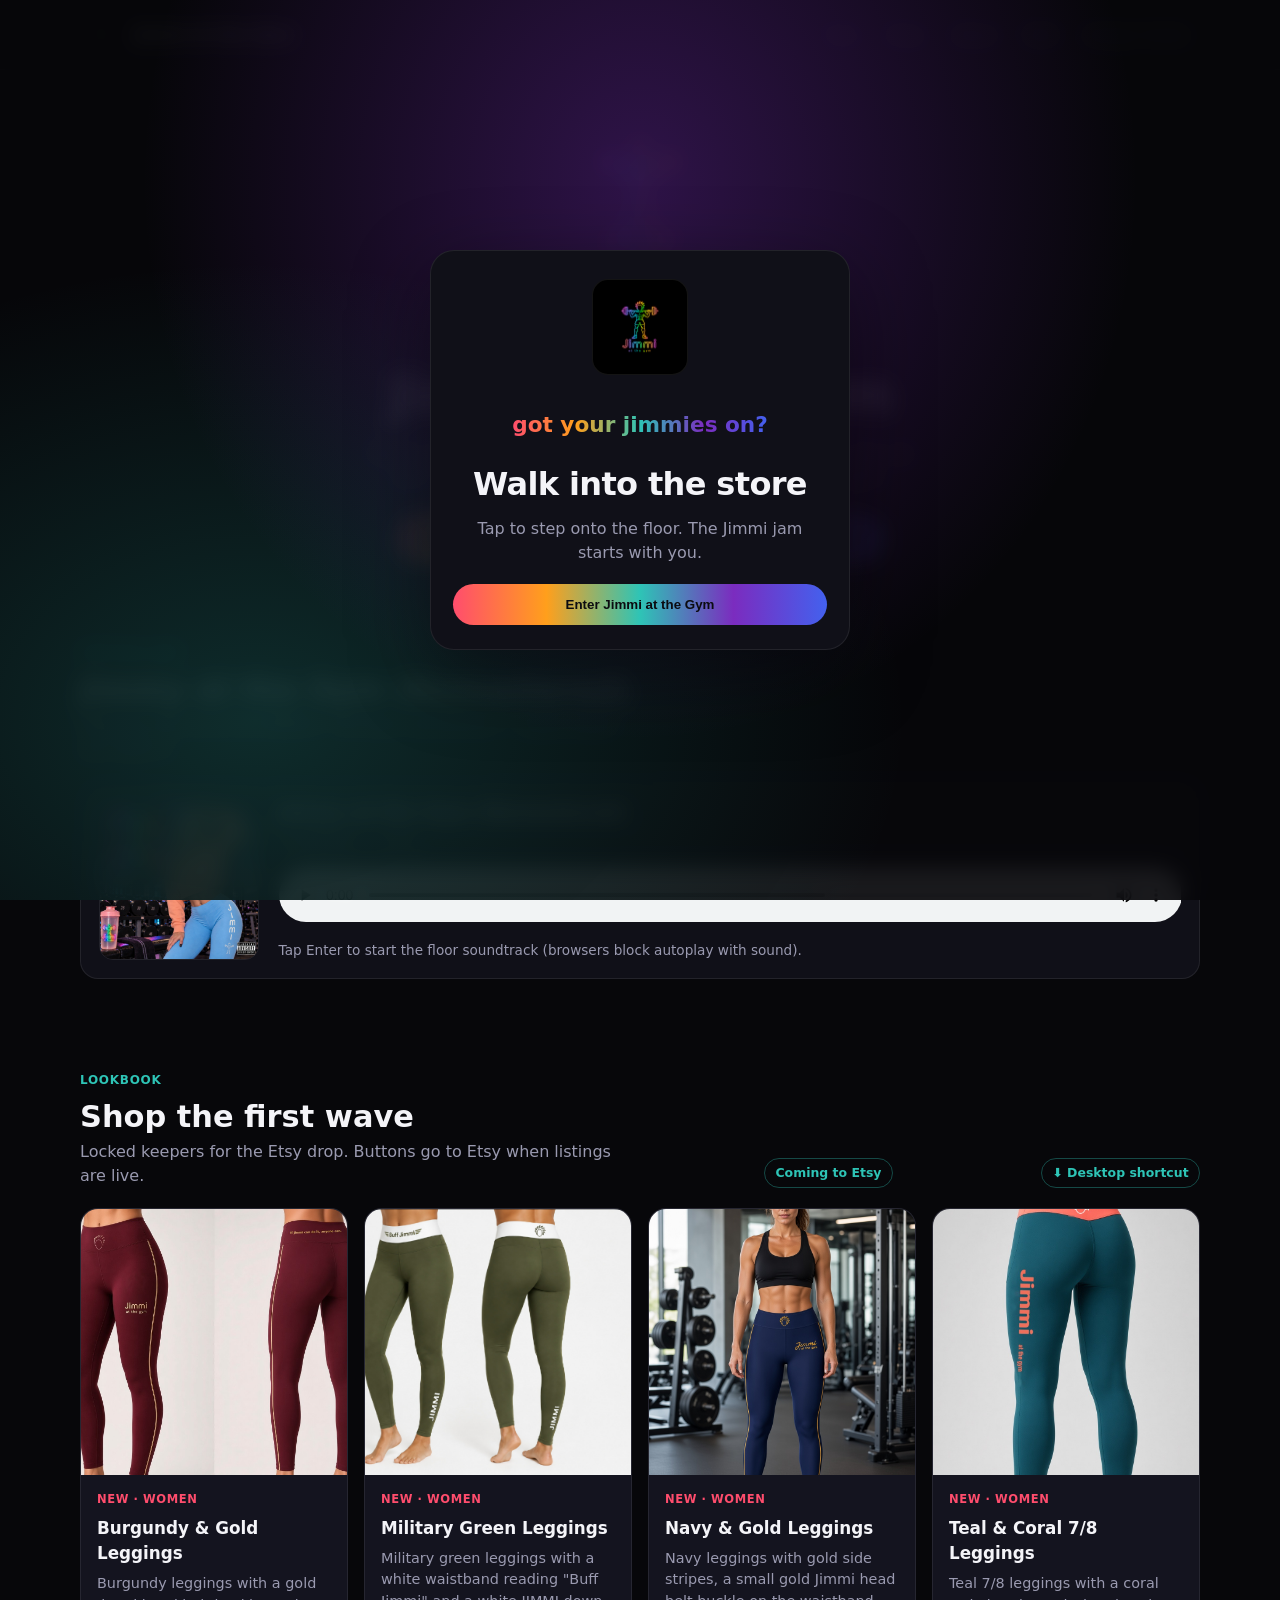
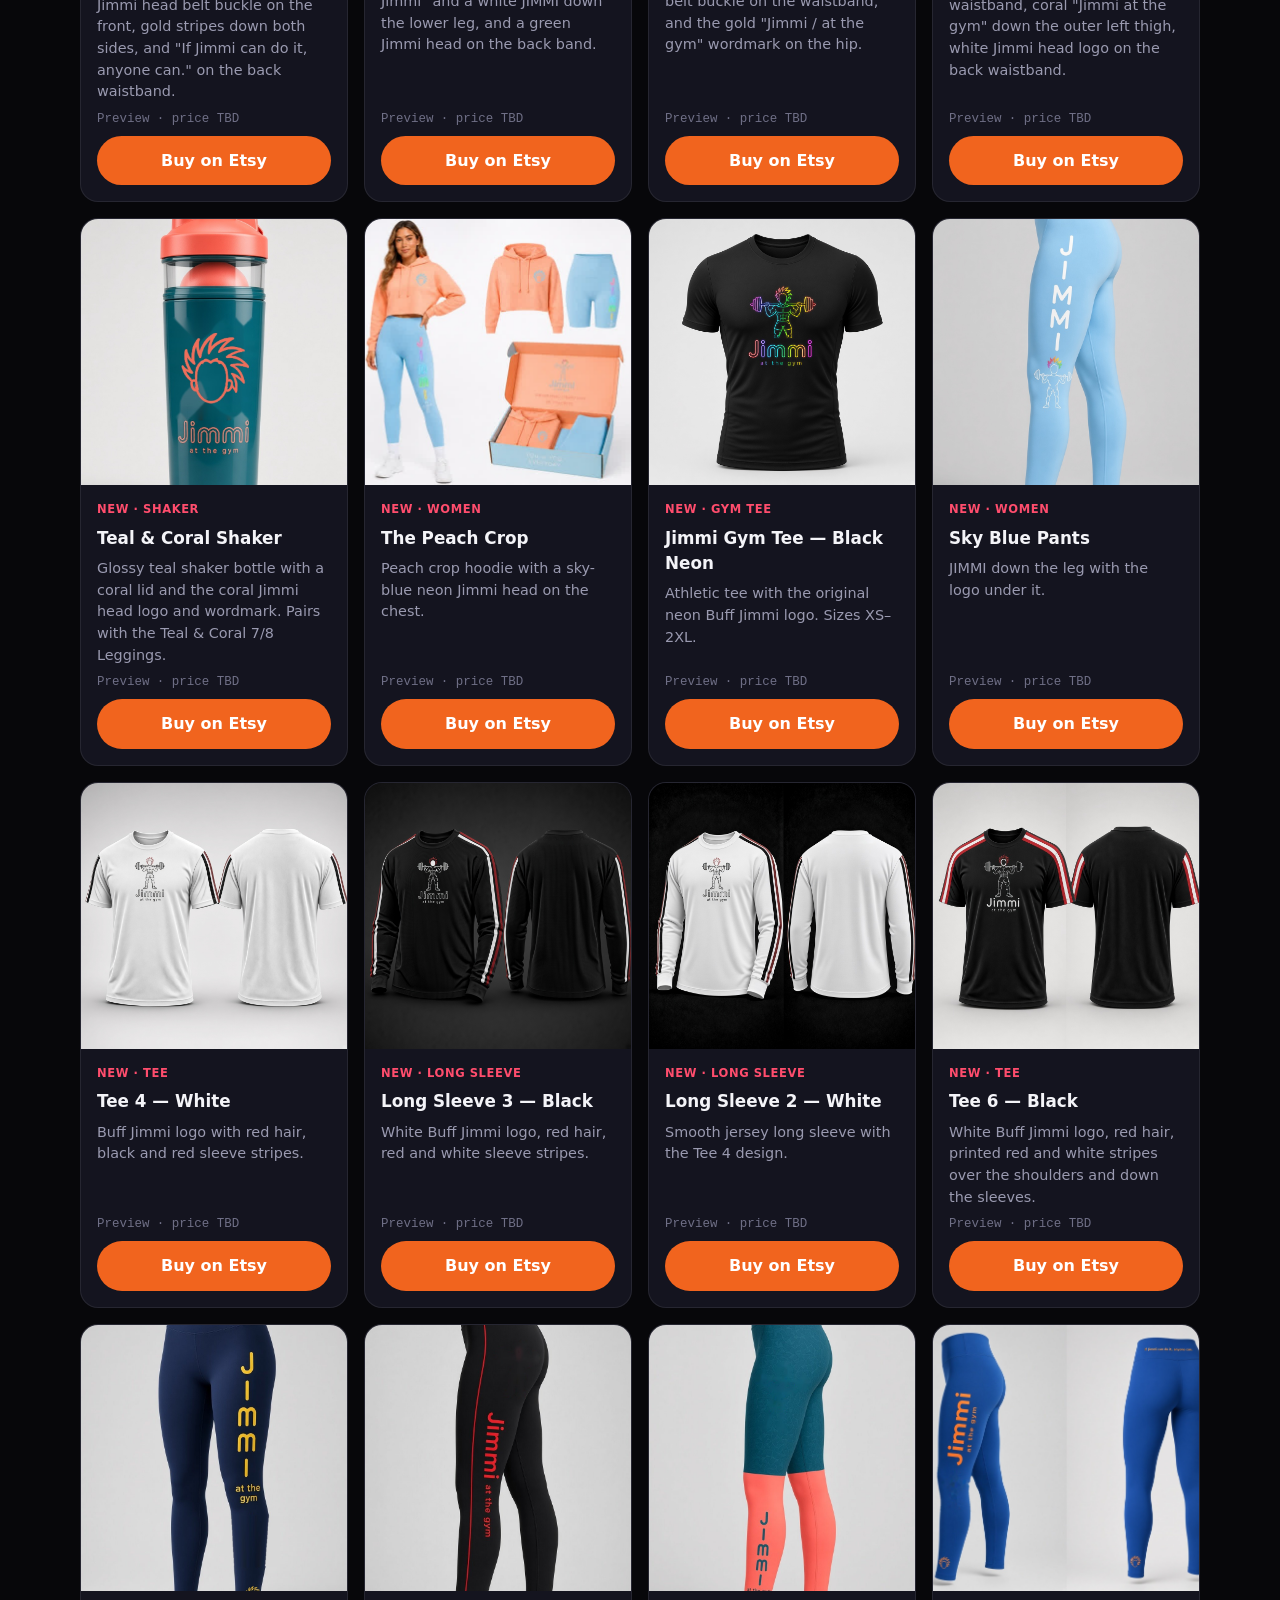
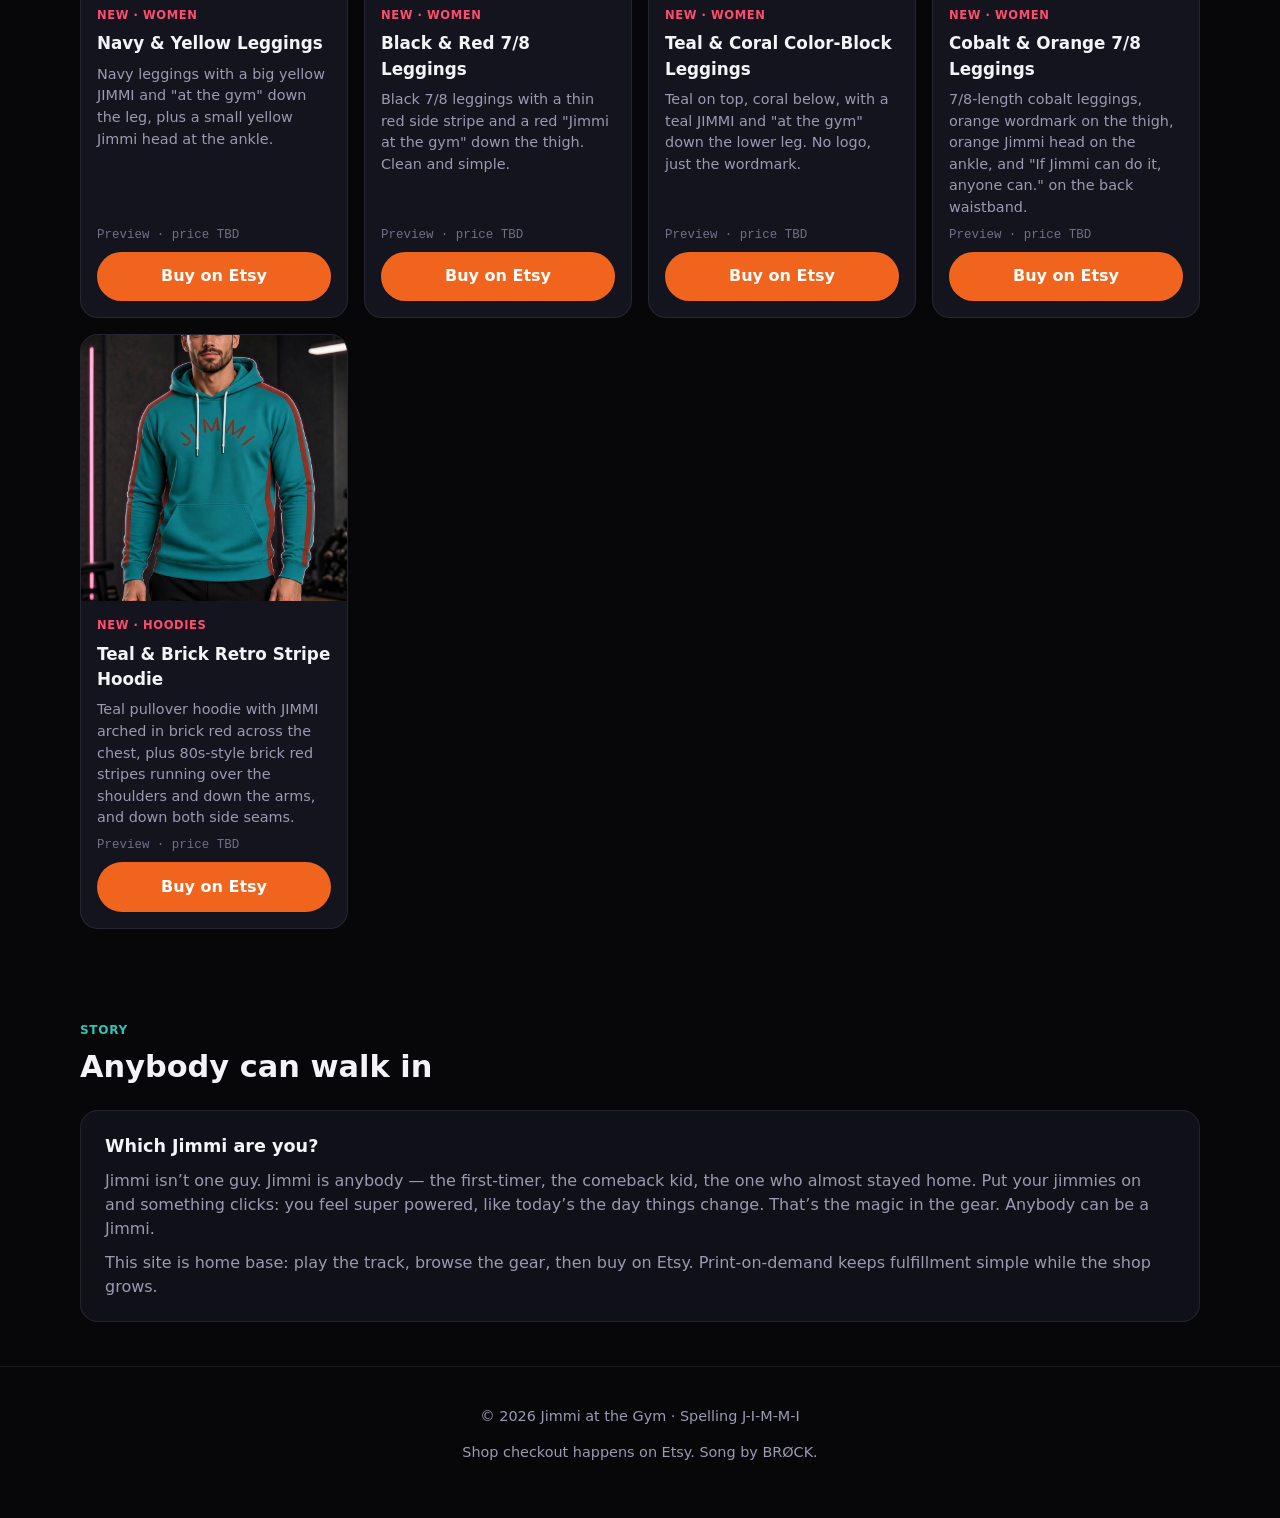
==== index.html @ 022b8cc8 "Hoodie: shoulder-to-forearm stripes photo" ====
<!DOCTYPE html>
<html lang="en">
<head>
  <meta charset="UTF-8" />
  <meta name="viewport" content="width=device-width, initial-scale=1" />
  <title>Jimmi at the Gym — got your jimmies on?</title>
  <meta name="description" content="Jimmi at the Gym. Neon gym gear. Play the jam, shop the lookbook, buy on Etsy." />
  <link rel="stylesheet" href="styles.css" />
<link rel="icon" href="jimmi-round.ico">
<link rel="manifest" href="manifest.webmanifest">
<meta name="theme-color" content="#07070a">
<link rel="apple-touch-icon" href="apple-touch-icon.png">
</head>
<body>

  <div id="enter-gate" class="enter-gate" hidden>
    <div class="enter-card">
      <img src="assets/logos/02-logo-buff.png" alt="" class="enter-logo" />
      <p class="slogan">got your jimmies on?</p>
      <h1>Walk into the store</h1>
      <p>Tap to step onto the floor. The Jimmi jam starts with you.</p>
      <button type="button" id="enter-btn" class="btn btn-primary">Enter Jimmi at the Gym</button>
    </div>
  </div>

  <header class="nav">
    <div class="wrap nav-inner">
      <a class="brand" href="#top">
        <img src="assets/logos/02-logo-buff.png" alt="Buff Jimmi logo" />
        <span>Jimmi at the Gym</span>
      </a>
      <nav class="nav-links" aria-label="Primary">
        <a href="#play">Play</a>
        <a href="#shop">Shop</a>
        <a href="#about">About</a>
        <a href="studio.html#concourse">Mall</a>
        <a href="studio.html#studio">Design Studio</a>
      </nav>
    </div>
  </header>

  <main id="top">
    <section class="hero wrap">
      <div class="hero-logos" style="justify-content:center;display:flex">
        <img src="assets/logos/02-logo-buff.png" alt="Buff Jimmi neon logo" />
      </div>
      <p class="slogan">got your jimmies on?</p>
      <h1>Jimmi at the Gym</h1>
      <p>Skinny Jimmi starts. Buff Jimmi finishes. Neon outline, spiky hair, no face — just the work. Gear you can actually wear to the gym.</p>
      <a class="btn btn-primary" href="#shop">Shop the floor</a>
      <a class="btn btn-primary" href="studio.html#concourse" style="margin-left:8px">Enter the Mall · Design Studio</a>
    </section>

    <section id="play" class="wrap">
      <div class="section-head">
        <div>
          <div class="badge">Official jam</div>
          <h2>Jimmy at the Gym (Remastered)</h2>
          <p>Made for the brand by BRØCK. The floor soundtrack — starts when you walk in.</p>
        </div>
      </div>
      <div class="player">
        <img src="assets/cover.jpg" alt="Album cover for Jimmy at the Gym Remastered" />
        <div>
          <h3>Jimmy at the Gym (Remastered)</h3>
          <p class="by">by BRØCK · ~3:25</p>
          <audio id="jimmi-audio" controls preload="auto" loop playsinline>
            <source src="audio/jimmy-at-the-gym.mp3" type="audio/mpeg" />
            Your browser does not support audio.
          </audio>
          <p class="player-note" id="audio-note">In-store soundtrack on loop at mid volume. Purchases still happen on Etsy.</p>
        </div>
      </div>
    </section>

    <section id="shop" class="wrap">
      <div class="section-head">
        <div>
          <div class="badge">Lookbook</div>
          <h2>Shop the first wave</h2>
          <p>Locked keepers for the Etsy drop. Buttons go to Etsy when listings are live.</p>
        </div>
        <span class="coming">Coming to Etsy</span>
        <a href="#" id="dl-shortcut" class="coming" style="margin-left:8px;cursor:pointer" title="Add Jimmi at the Gym to your desktop">⬇ Desktop shortcut</a>
      </div>
      <div class="grid" id="product-grid"></div>
    </section>

    <section id="about" class="wrap">
      <div class="section-head">
        <div>
          <div class="badge">Story</div>
          <h2>Anybody can walk in</h2>
        </div>
      </div>
      <div class="about">
        <p><strong>Which Jimmi are you?</strong></p>
        <p>Jimmi isn’t one guy. Jimmi is anybody — the first-timer, the comeback kid, the one who almost stayed home. Put your jimmies on and something clicks: you feel super powered, like today’s the day things change. That’s the magic in the gear. Anybody can be a Jimmi.</p>
        <p>This site is home base: play the track, browse the gear, then buy on Etsy. Print-on-demand keeps fulfillment simple while the shop grows.</p>
      </div>
    </section>
  </main>

  <footer>
    <div class="wrap">
      <p>© <span id="year"></span> Jimmi at the Gym · Spelling J-I-M-M-I</p>
      <p>Shop checkout happens on Etsy. Song by BRØCK.</p>
    </div>
  </footer>

  <script src="products.js"></script>
  <script>
    document.getElementById("year").textContent = new Date().getFullYear();

    const grid = document.getElementById("product-grid");
    const products = window.JIMMI_PRODUCTS || [];
    grid.innerHTML = products.map((p) => `
      <article class="card">
        <div class="card-img"><img src="${p.image}?v=20261104j" alt="${p.name}" loading="lazy" /></div>
        <div class="card-body">
          <div class="card-tag">${p.tag}</div>
          <h3>${p.name}</h3>
          <p>${p.blurb}</p>
          <div class="sku">${p.sku}</div>
          <a class="btn btn-etsy" href="${p.etsyUrl}" target="_blank" rel="noopener noreferrer">Buy on Etsy</a>
        </div>
      </article>
    `).join("");

    const STORE_VOLUME = 0.48; // mid-range mall vibe
    const audio = document.getElementById("jimmi-audio");
    const note = document.getElementById("audio-note");
    const gate = document.getElementById("enter-gate");
    const enterBtn = document.getElementById("enter-btn");

    audio.volume = STORE_VOLUME;
    audio.loop = true;

    audio.addEventListener("error", () => {
      note.textContent = "Audio file missing — drop MP3 at audio/jimmy-at-the-gym.mp3";
    });

    function hideGate() {
      if (!gate) return;
      gate.classList.add("is-gone");
      gate.setAttribute("aria-hidden", "true");
      setTimeout(() => { gate.hidden = true; }, 400);
    }

    function showGate() {
      if (!gate) return;
      gate.hidden = false;
      gate.classList.remove("is-gone");
      gate.setAttribute("aria-hidden", "false");
    }

    async function startStoreSoundtrack() {
      try {
        audio.volume = STORE_VOLUME;
        audio.muted = false;
        await audio.play();
        hideGate();
        note.textContent = "Soundtrack on — mid volume, looping. Purchases still happen on Etsy.";
        return true;
      } catch (err) {
        showGate();
        note.textContent = "Tap Enter to start the floor soundtrack (browsers block autoplay with sound).";
        return false;
      }
    }

    // Try immediate autoplay; most browsers need one tap — gate feels like walking into the store.
    startStoreSoundtrack();

    function enterStore(e) {
      if (e) e.preventDefault();
      startStoreSoundtrack();
    }

    if (enterBtn) enterBtn.addEventListener("click", enterStore);
    if (gate) {
      gate.addEventListener("click", (e) => {
        if (e.target === gate || e.target.closest("#enter-btn") || e.target.closest(".enter-card")) {
          enterStore(e);
        }
      });
    }

    // If user interacts anywhere while gate is up, start music (store entry).
    ["pointerdown", "keydown", "touchstart"].forEach((evt) => {
      document.addEventListener(evt, function once() {
        if (!audio.paused) return;
        startStoreSoundtrack();
      }, { once: true, capture: true });
    });
  </script>
<script>
document.getElementById("dl-shortcut").addEventListener("click",e=>{e.preventDefault();
const base=location.href.split("#")[0];const ico=new URL("jimmi-round.ico",base).href;
const txt="[InternetShortcut]\r\nURL="+base+"\r\nIconFile="+ico+"\r\nIconIndex=0\r\n";
const a=document.createElement("a");a.href=URL.createObjectURL(new Blob([txt],{type:"application/octet-stream"}));
a.download="Jimmi at the Gym.url";a.click();});
</script>
<script>if("serviceWorker" in navigator&&location.protocol.startsWith("http")){addEventListener("load",()=>navigator.serviceWorker.register("sw.js"));}</script><div class="lb" id="lb" role="dialog" aria-modal="true"><div class="lb-bar"><span id="lb-title"></span><span><button id="lb-zoom" type="button">Zoom +</button> <button id="lb-close" type="button" aria-label="Close">✕</button></span></div><div class="lb-view" id="lb-view"><img id="lb-img" alt=""></div><div class="lb-hint">Tap the photo to zoom · drag to look around · pinch works too</div></div>
<script>(function(){const lb=document.getElementById("lb"),v=document.getElementById("lb-view"),im=document.getElementById("lb-img"),t=document.getElementById("lb-title"),zb=document.getElementById("lb-zoom");
function z(on){v.classList.toggle("z",on);zb.textContent=on?"Zoom −":"Zoom +";if(on){v.scrollLeft=(v.scrollWidth-v.clientWidth)/2;v.scrollTop=(v.scrollHeight-v.clientHeight)/2;}}
function close(){lb.classList.remove("open");document.body.style.overflow="";z(false);}
document.addEventListener("click",e=>{const i=e.target.closest(".card-img img");if(!i)return;im.src=i.src;im.alt=i.alt;t.textContent=i.alt;z(false);lb.classList.add("open");document.body.style.overflow="hidden";});
im.addEventListener("click",e=>{e.stopPropagation();z(!v.classList.contains("z"));});zb.onclick=()=>z(!v.classList.contains("z"));
document.getElementById("lb-close").onclick=close;v.addEventListener("click",e=>{if(e.target===v)close();});document.addEventListener("keydown",e=>{if(e.key==="Escape")close();});})();</script>
</body>
</html>
---- styles.css ----
:root {
  --bg: #07070a;
  --bg-elev: #101018;
  --card: #14141f;
  --text: #f4f4f8;
  --muted: #9a9ab0;
  --line: rgba(255,255,255,0.08);
  --neon: linear-gradient(90deg, #ff4d6d, #ff9f1c, #2ec4b6, #7b2cbf, #4361ee);
  --accent: #2ec4b6;
  --pink: #ff4d6d;
  --radius: 18px;
  --font: "Segoe UI", system-ui, -apple-system, sans-serif;
}

* { box-sizing: border-box; }
html { scroll-behavior: smooth; }
body {
  margin: 0;
  font-family: var(--font);
  background: var(--bg);
  color: var(--text);
  line-height: 1.5;
  min-height: 100vh;
}

a { color: inherit; text-decoration: none; }
img { max-width: 100%; display: block; }

.wrap {
  width: min(1120px, calc(100% - 2rem));
  margin-inline: auto;
}

/* Nav */
.nav {
  position: sticky;
  top: 0;
  z-index: 20;
  backdrop-filter: blur(14px);
  background: rgba(7,7,10,0.82);
  border-bottom: 1px solid var(--line);
}
.nav-inner {
  display: flex;
  align-items: center;
  justify-content: space-between;
  gap: 1rem;
  padding: 0.85rem 0;
}
.brand {
  display: flex;
  align-items: center;
  gap: 0.7rem;
  font-weight: 800;
  letter-spacing: 0.02em;
}
.brand img {
  width: 42px;
  height: 42px;
  object-fit: contain;
  border-radius: 10px;
  background: #000;
}
.nav-links {
  display: flex;
  gap: 0.35rem;
  flex-wrap: wrap;
  justify-content: flex-end;
}
.nav-links a {
  padding: 0.45rem 0.75rem;
  border-radius: 999px;
  color: var(--muted);
  font-size: 0.92rem;
}
.nav-links a:hover { color: var(--text); background: rgba(255,255,255,0.05); }

/* Hero */
.hero {
  padding: 3.5rem 0 2rem;
  text-align: center;
}
.hero-logos {
  display: flex;
  justify-content: center;
  gap: 1rem;
  flex-wrap: wrap;
  margin-bottom: 1.5rem;
}
.hero-logos img {
  width: min(220px, 42vw);
  background: #000;
  border-radius: 16px;
  border: 1px solid var(--line);
}
.hero h1 {
  margin: 0 0 0.4rem;
  font-size: clamp(2rem, 6vw, 3.4rem);
  letter-spacing: -0.03em;
}
.slogan {
  display: inline-block;
  font-size: clamp(1.05rem, 3vw, 1.35rem);
  font-weight: 700;
  background: var(--neon);
  -webkit-background-clip: text;
  background-clip: text;
  color: transparent;
  margin-bottom: 1rem;
}
.hero p {
  max-width: 36rem;
  margin: 0 auto 1.5rem;
  color: var(--muted);
}
.btn {
  display: inline-flex;
  align-items: center;
  justify-content: center;
  gap: 0.4rem;
  padding: 0.8rem 1.2rem;
  border-radius: 999px;
  border: 0;
  font-weight: 700;
  cursor: pointer;
  transition: transform 0.15s ease, opacity 0.15s ease;
}
.btn:hover { transform: translateY(-1px); }
.btn-primary {
  background: var(--neon);
  color: #0b0b10;
}
.btn-ghost {
  background: transparent;
  border: 1px solid var(--line);
  color: var(--text);
}
.btn-etsy {
  width: 100%;
  background: #f1641e;
  color: #fff;
}
.btn-etsy:hover { opacity: 0.92; }

/* Sections */
section { padding: 2.75rem 0; }
.section-head {
  display: flex;
  align-items: end;
  justify-content: space-between;
  gap: 1rem;
  margin-bottom: 1.25rem;
  flex-wrap: wrap;
}
.section-head h2 {
  margin: 0;
  font-size: clamp(1.4rem, 3vw, 1.9rem);
}
.section-head p { margin: 0; color: var(--muted); max-width: 34rem; }
.badge {
  display: inline-block;
  font-size: 0.75rem;
  font-weight: 700;
  letter-spacing: 0.06em;
  text-transform: uppercase;
  color: var(--accent);
  margin-bottom: 0.35rem;
}

/* Player */
.player {
  display: grid;
  grid-template-columns: 160px 1fr;
  gap: 1.25rem;
  align-items: center;
  background: var(--bg-elev);
  border: 1px solid var(--line);
  border-radius: var(--radius);
  padding: 1.1rem;
}
@media (max-width: 640px) {
  .player { grid-template-columns: 1fr; text-align: center; }
  .player img { margin-inline: auto; }
}
.player img {
  width: 160px;
  height: 160px;
  object-fit: cover;
  border-radius: 14px;
  border: 1px solid var(--line);
}
.player h3 { margin: 0 0 0.2rem; font-size: 1.2rem; }
.player .by { color: var(--muted); margin: 0 0 0.9rem; font-size: 0.95rem; }
.player audio { width: 100%; }
.player-note {
  margin: 0.65rem 0 0;
  font-size: 0.85rem;
  color: var(--muted);
}

/* Shop grid */
.grid {
  display: grid;
  grid-template-columns: repeat(auto-fill, minmax(240px, 1fr));
  gap: 1rem;
}
.card {
  background: var(--card);
  border: 1px solid var(--line);
  border-radius: var(--radius);
  overflow: hidden;
  display: flex;
  flex-direction: column;
}
.card-img {
  aspect-ratio: 1;
  background: #0c0c12;
  overflow: hidden;
}
.card-img img {
  width: 100%;
  height: 100%;
  object-fit: cover;
}
.card-body {
  padding: 1rem;
  display: flex;
  flex-direction: column;
  gap: 0.45rem;
  flex: 1;
}
.card-tag {
  font-size: 0.72rem;
  font-weight: 700;
  letter-spacing: 0.05em;
  text-transform: uppercase;
  color: var(--pink);
}
.card h3 {
  margin: 0;
  font-size: 1.05rem;
}
.card p {
  margin: 0;
  color: var(--muted);
  font-size: 0.9rem;
  flex: 1;
}
.sku {
  font-size: 0.78rem;
  color: #6f6f86;
  font-family: ui-monospace, SFMono-Regular, Menlo, monospace;
}

/* About */
.about {
  background: var(--bg-elev);
  border: 1px solid var(--line);
  border-radius: var(--radius);
  padding: 1.4rem 1.5rem;
}
.about p { color: var(--muted); margin: 0.6rem 0 0; }
.about p:first-child { margin-top: 0; color: var(--text); font-size: 1.1rem; }

/* Footer */
footer {
  border-top: 1px solid var(--line);
  padding: 1.5rem 0 2.5rem;
  color: var(--muted);
  font-size: 0.9rem;
  text-align: center;
}

.coming {
  display: inline-flex;
  align-items: center;
  gap: 0.4rem;
  padding: 0.3rem 0.65rem;
  border-radius: 999px;
  border: 1px solid rgba(46,196,182,0.35);
  color: var(--accent);
  font-size: 0.78rem;
  font-weight: 700;
}


/* Enter-the-store gate (autoplay unlock) */
.enter-gate {
  position: fixed;
  inset: 0;
  z-index: 100;
  display: grid;
  place-items: center;
  padding: 1.5rem;
  background:
    radial-gradient(ellipse at 50% 20%, rgba(123,44,191,0.35), transparent 55%),
    radial-gradient(ellipse at 20% 80%, rgba(46,196,182,0.2), transparent 45%),
    rgba(7,7,10,0.92);
  backdrop-filter: blur(10px);
  transition: opacity 0.35s ease, visibility 0.35s ease;
}
.enter-gate[hidden] { display: none; }
.enter-gate.is-gone {
  opacity: 0;
  visibility: hidden;
  pointer-events: none;
}
.enter-card {
  width: min(420px, 100%);
  text-align: center;
  background: var(--bg-elev);
  border: 1px solid var(--line);
  border-radius: 24px;
  padding: 1.75rem 1.4rem 1.5rem;
  box-shadow: 0 24px 80px rgba(0,0,0,0.45);
}
.enter-logo {
  width: 96px;
  height: 96px;
  margin: 0 auto 0.75rem;
  object-fit: contain;
  background: #000;
  border-radius: 16px;
  border: 1px solid var(--line);
}
.enter-card h1 {
  margin: 0.2rem 0 0.55rem;
  font-size: clamp(1.5rem, 5vw, 2rem);
  letter-spacing: -0.02em;
}
.enter-card > p:not(.slogan) {
  color: var(--muted);
  margin: 0 0 1.2rem;
}
.enter-card .btn { width: 100%; }

/* Lightbox */
.card-img img{cursor:zoom-in}
.lb{position:fixed;inset:0;z-index:9999;background:rgba(5,5,10,.94);display:none;flex-direction:column}
.lb.open{display:flex}
.lb-bar{display:flex;justify-content:space-between;align-items:center;padding:10px 14px;color:#fff;font-size:14px;gap:8px}
.lb-bar button{background:#222;color:#fff;border:1px solid #444;border-radius:999px;padding:8px 14px;font-size:15px;cursor:pointer}
.lb-view{flex:1;overflow:auto;-webkit-overflow-scrolling:touch;touch-action:pan-x pan-y pinch-zoom;display:flex}
.lb-view img{margin:auto;max-width:100%;max-height:100%;object-fit:contain;cursor:zoom-in}
.lb-view.z img{max-width:none;max-height:none;width:250%;cursor:zoom-out}
@media (min-width:900px){.lb-view.z img{width:160%}}
.lb-hint{text-align:center;color:#aaa;font-size:12px;padding:6px}
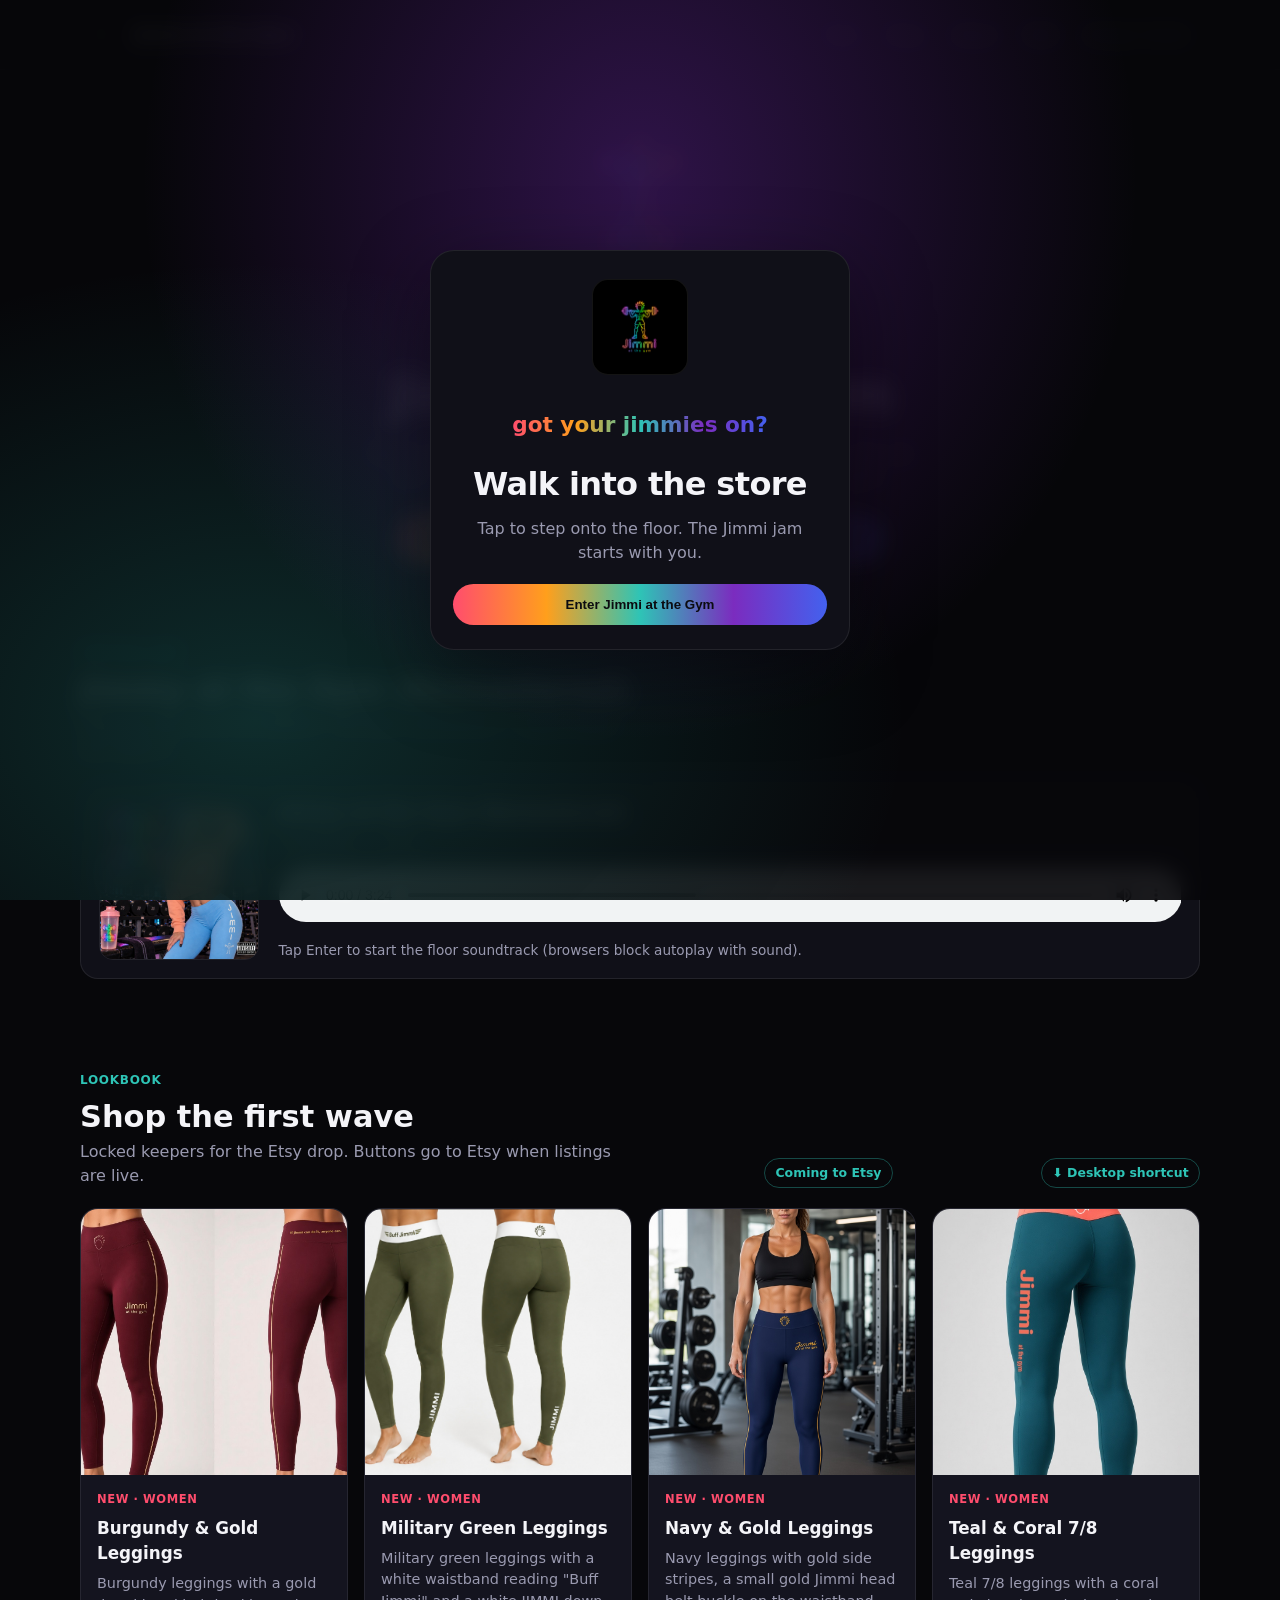
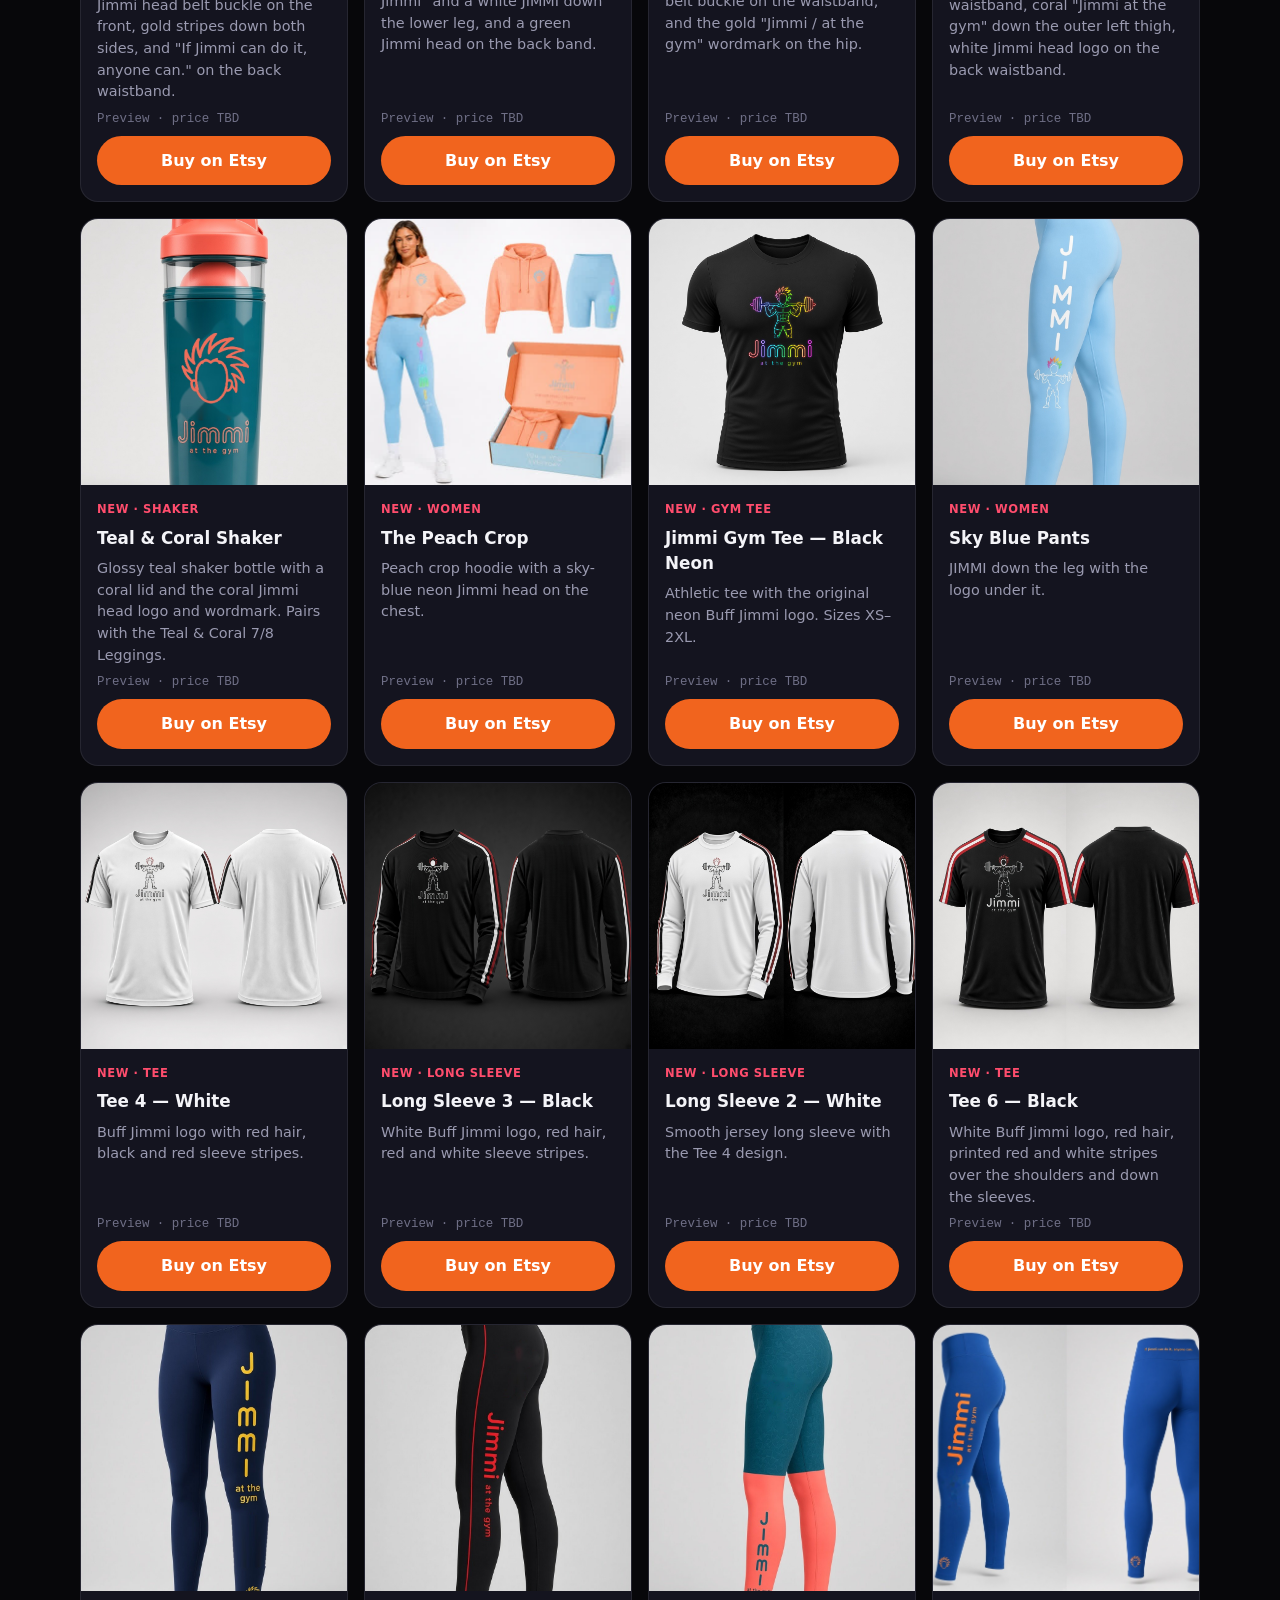
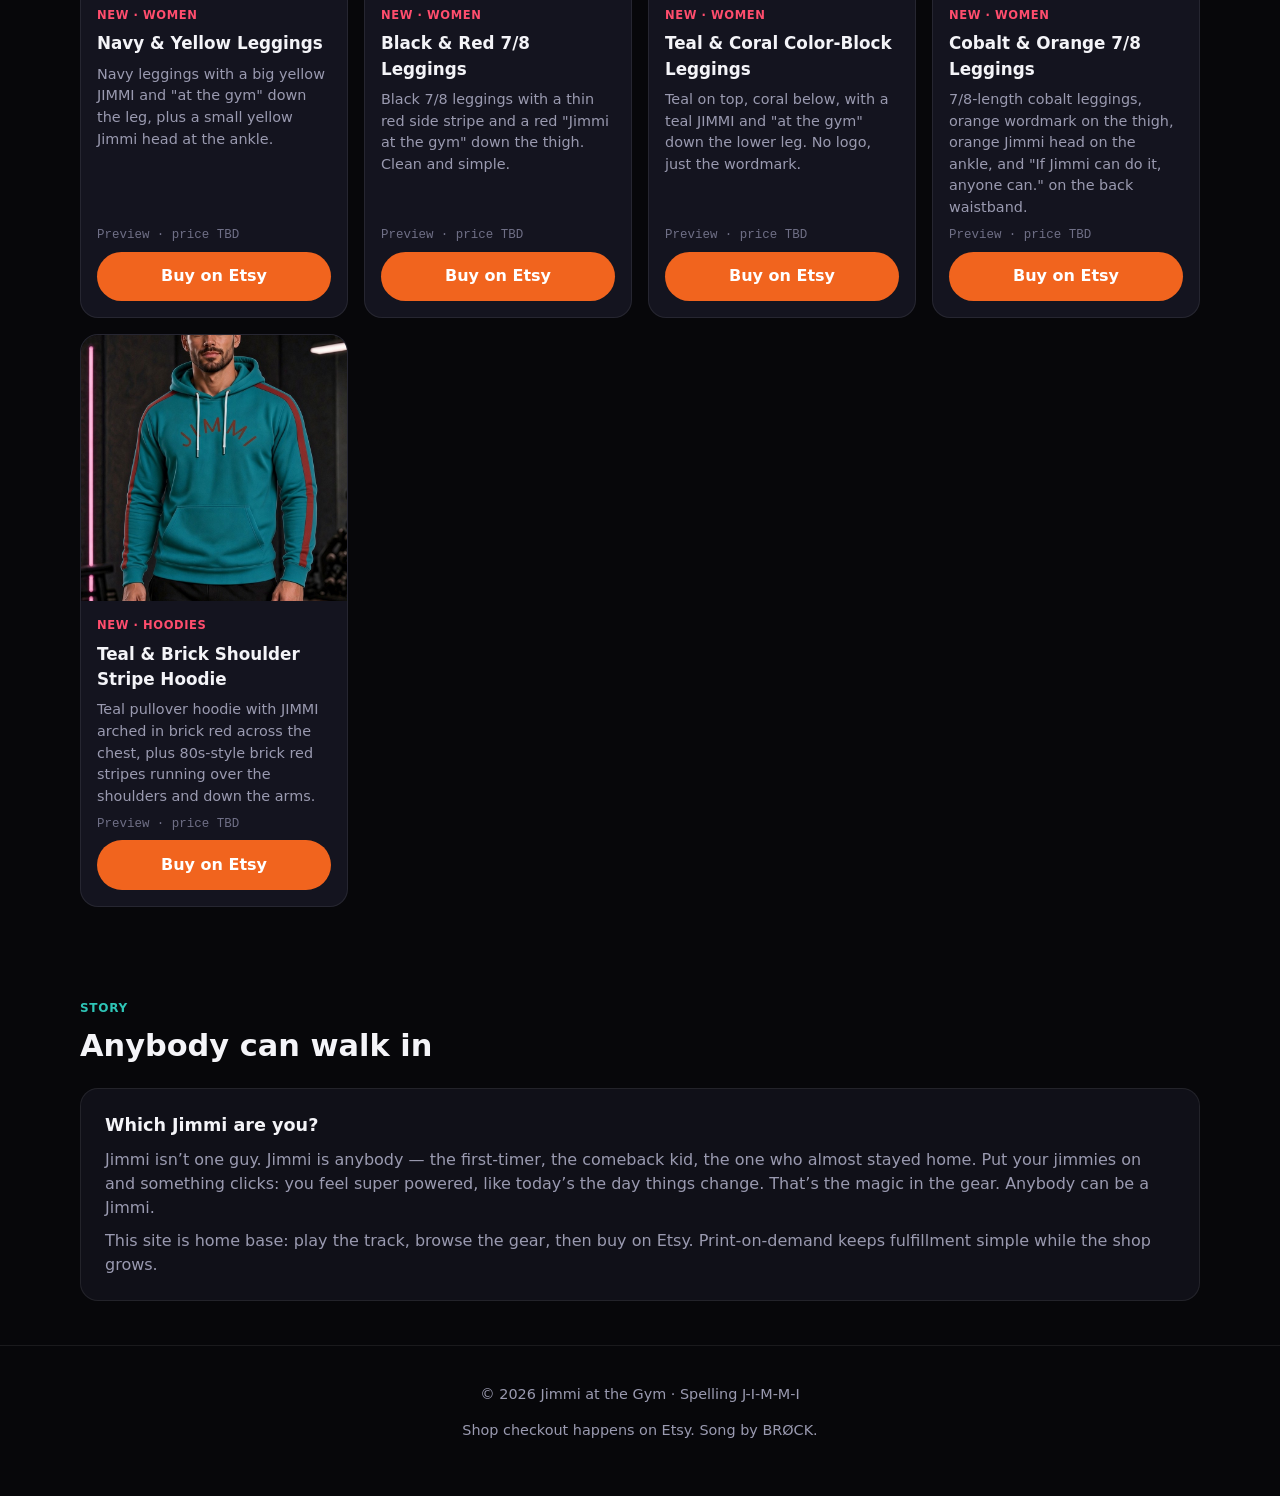
==== commit 1ab3dd94: "Hoodie: arms-only stripes" ====
--- a/index.html
+++ b/index.html
@@ -116,7 +116,7 @@
     const products = window.JIMMI_PRODUCTS || [];
     grid.innerHTML = products.map((p) => `
       <article class="card">
-        <div class="card-img"><img src="${p.image}?v=20261104j" alt="${p.name}" loading="lazy" /></div>
+        <div class="card-img"><img src="${p.image}?v=20261104k" alt="${p.name}" loading="lazy" /></div>
         <div class="card-body">
           <div class="card-tag">${p.tag}</div>
           <h3>${p.name}</h3>
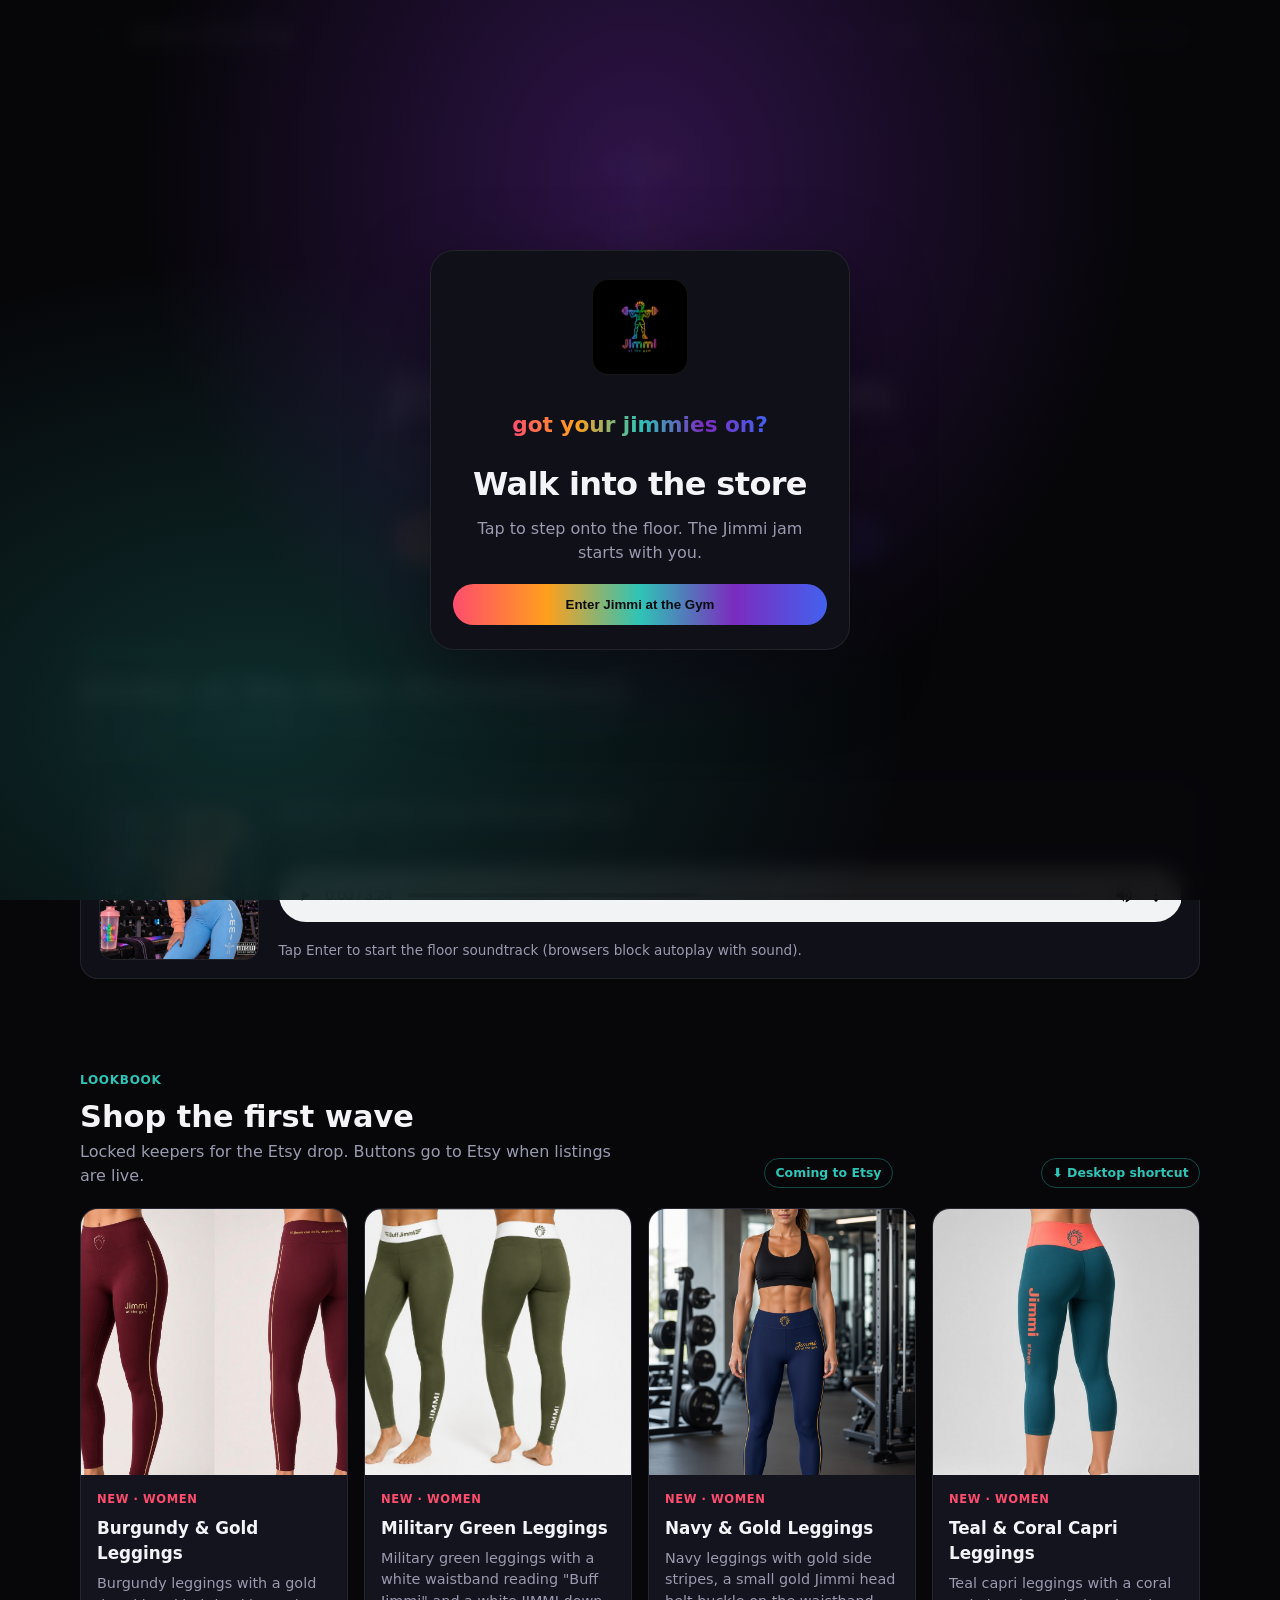
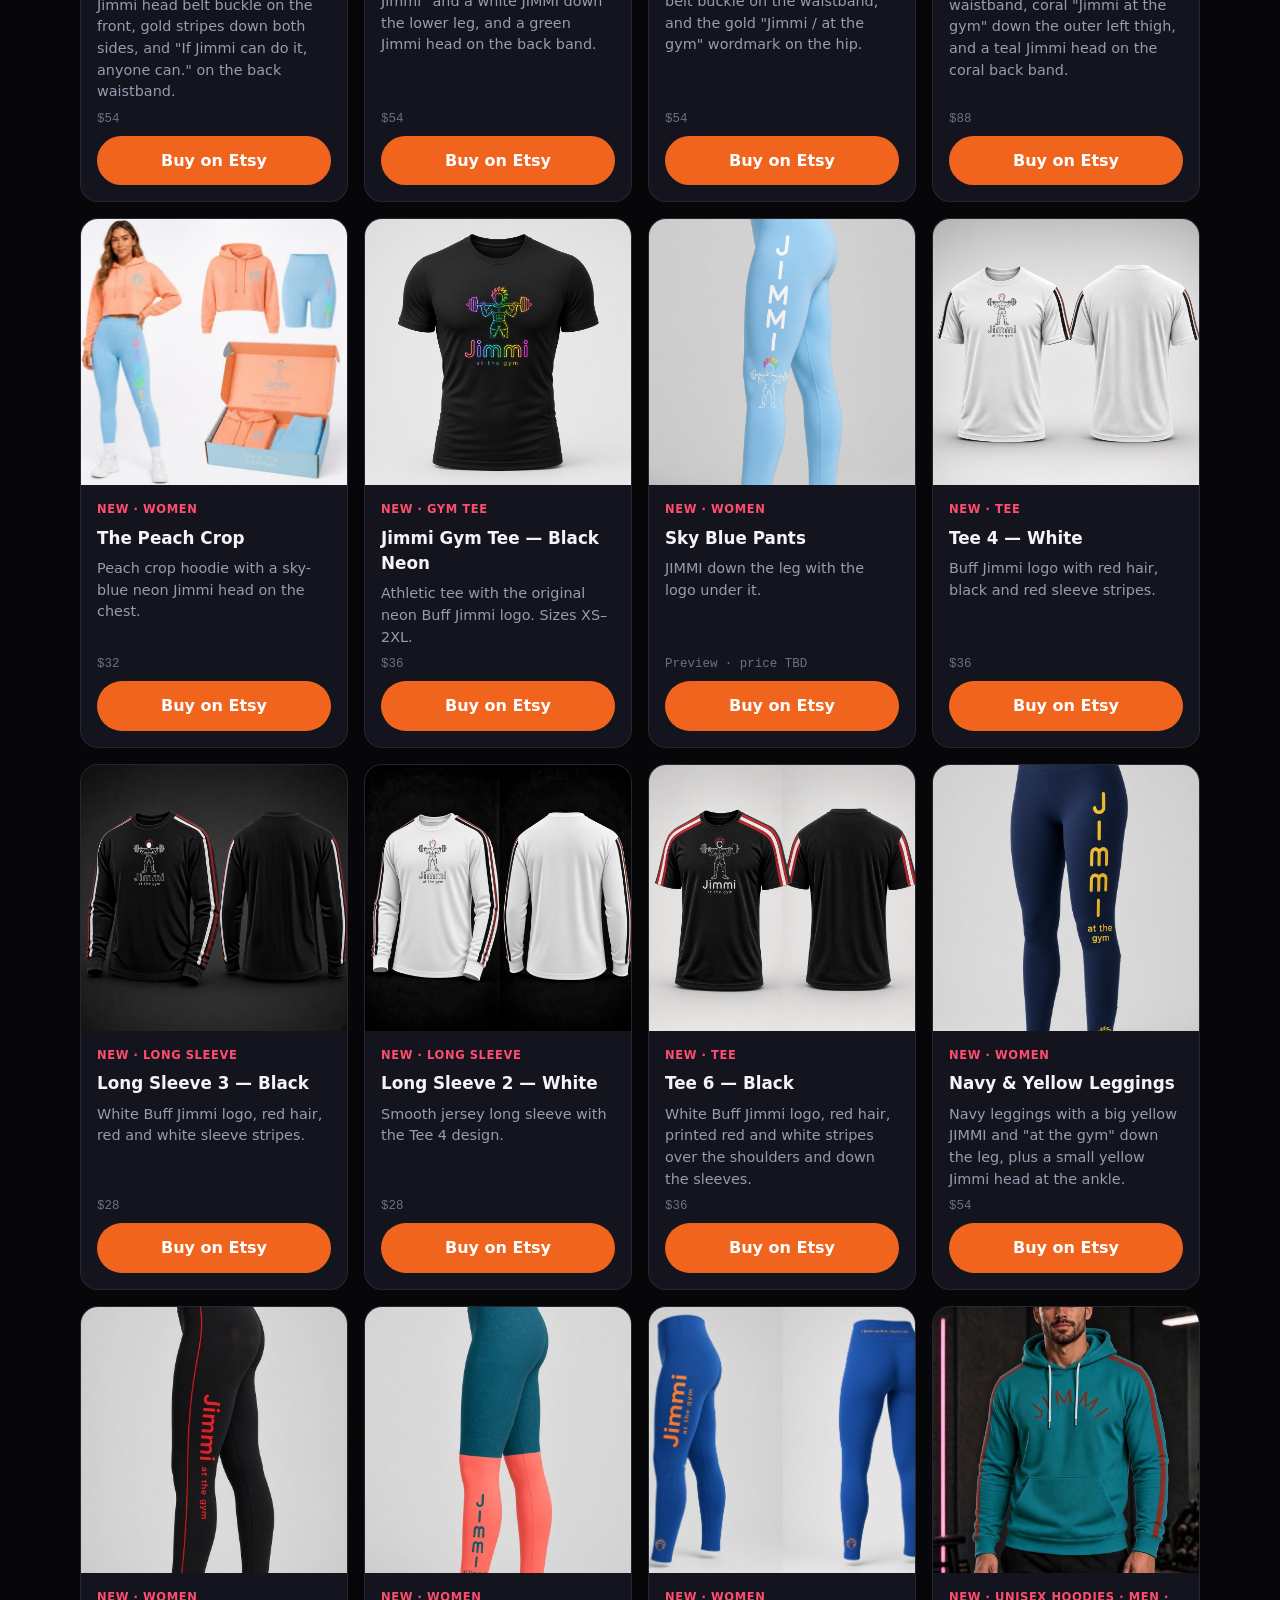
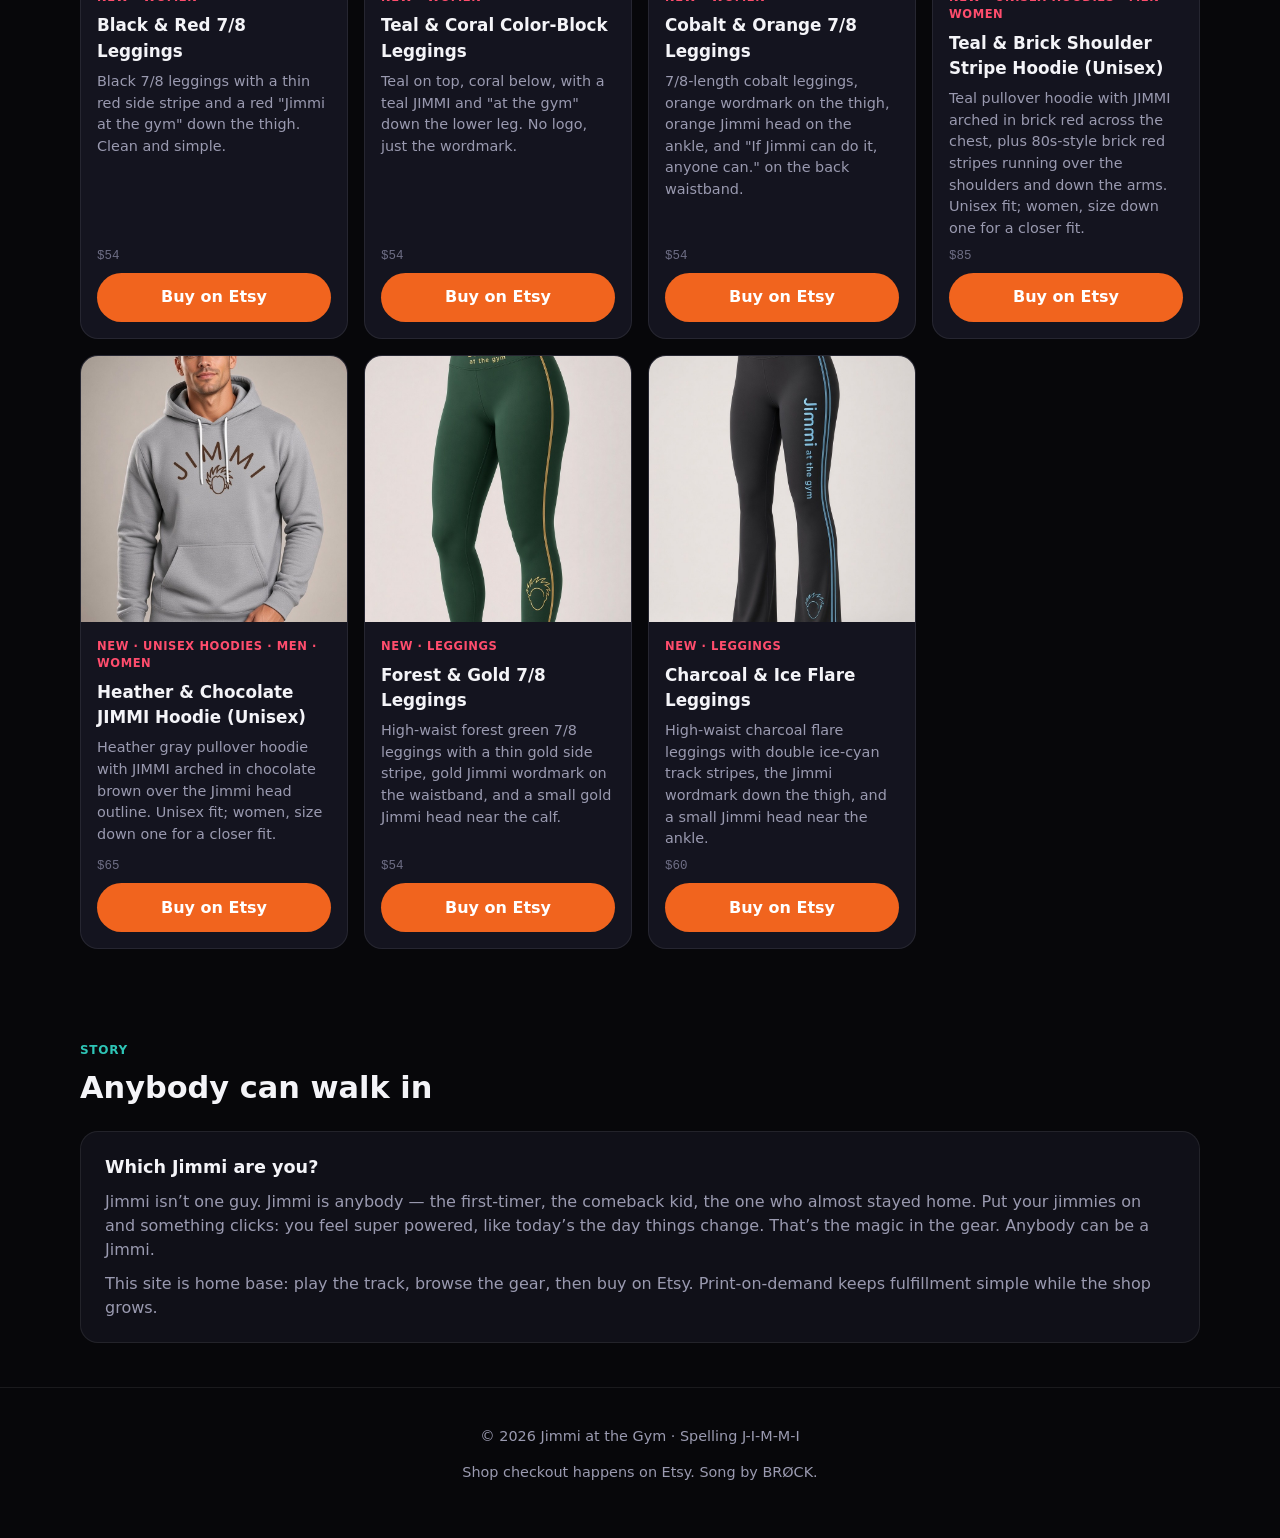
==== commit 39116048: "Set Gymshark-level store prices; remove shaker bottle Add numeric price fields (and matching sku dis" ====
--- a/index.html
+++ b/index.html
@@ -121,7 +121,7 @@
           <div class="card-tag">${p.tag}</div>
           <h3>${p.name}</h3>
           <p>${p.blurb}</p>
-          <div class="sku">${p.sku}</div>
+          <div class="sku">${p.price != null ? '$' + p.price : (p.sku || 'Preview · price TBD')}</div>
           <a class="btn btn-etsy" href="${p.etsyUrl}" target="_blank" rel="noopener noreferrer">Buy on Etsy</a>
         </div>
       </article>
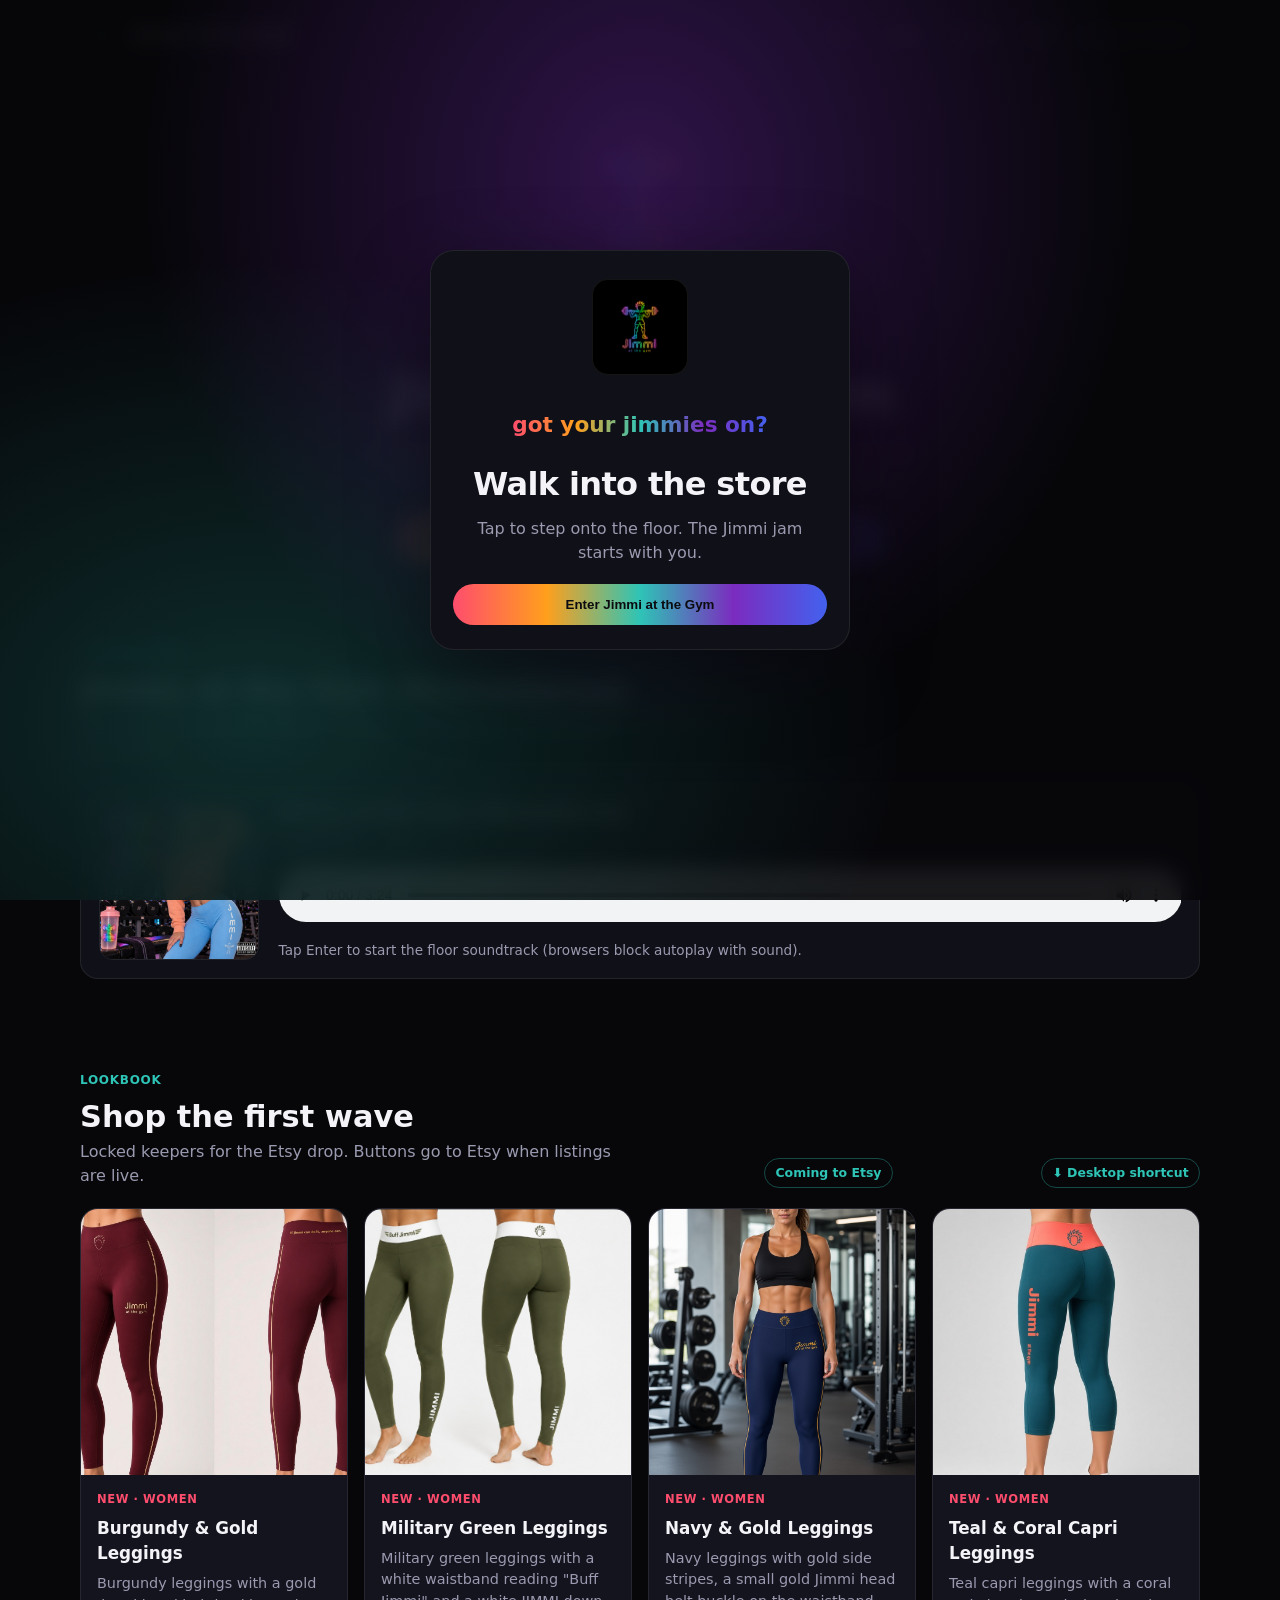
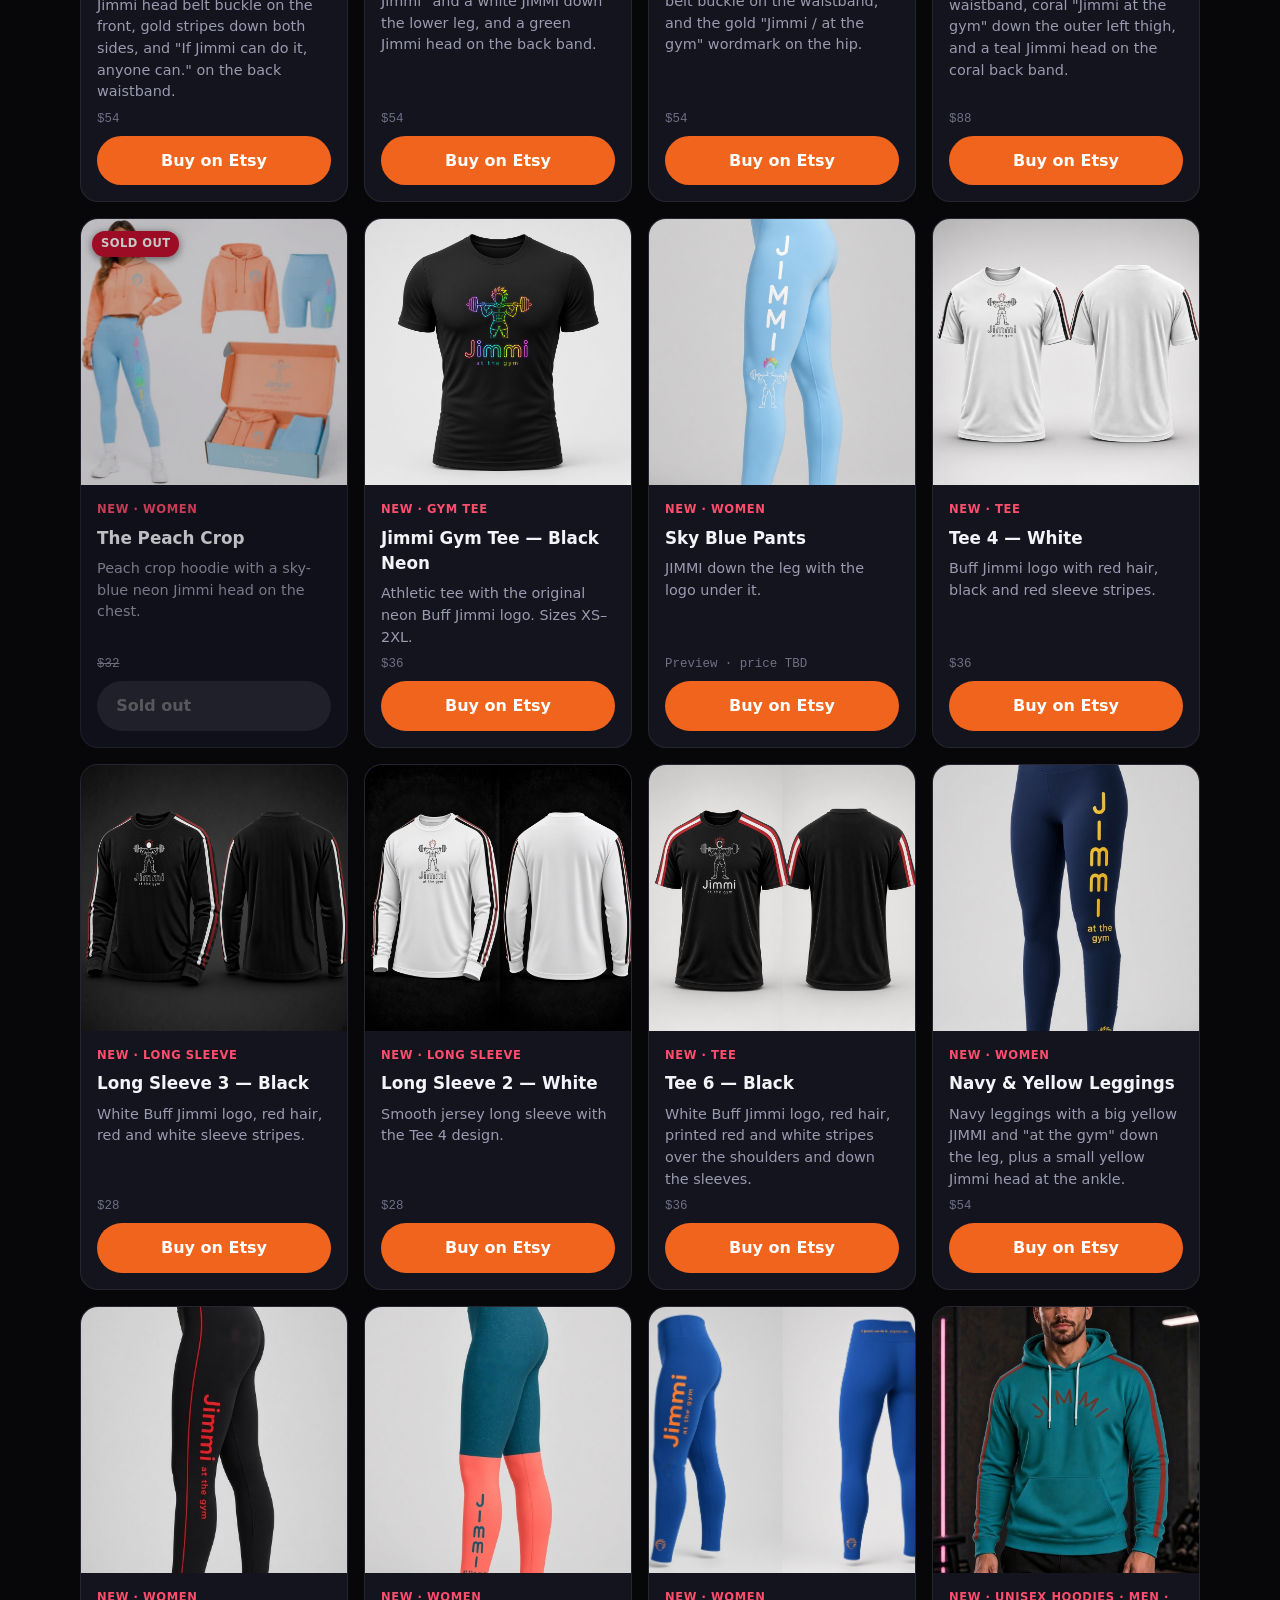
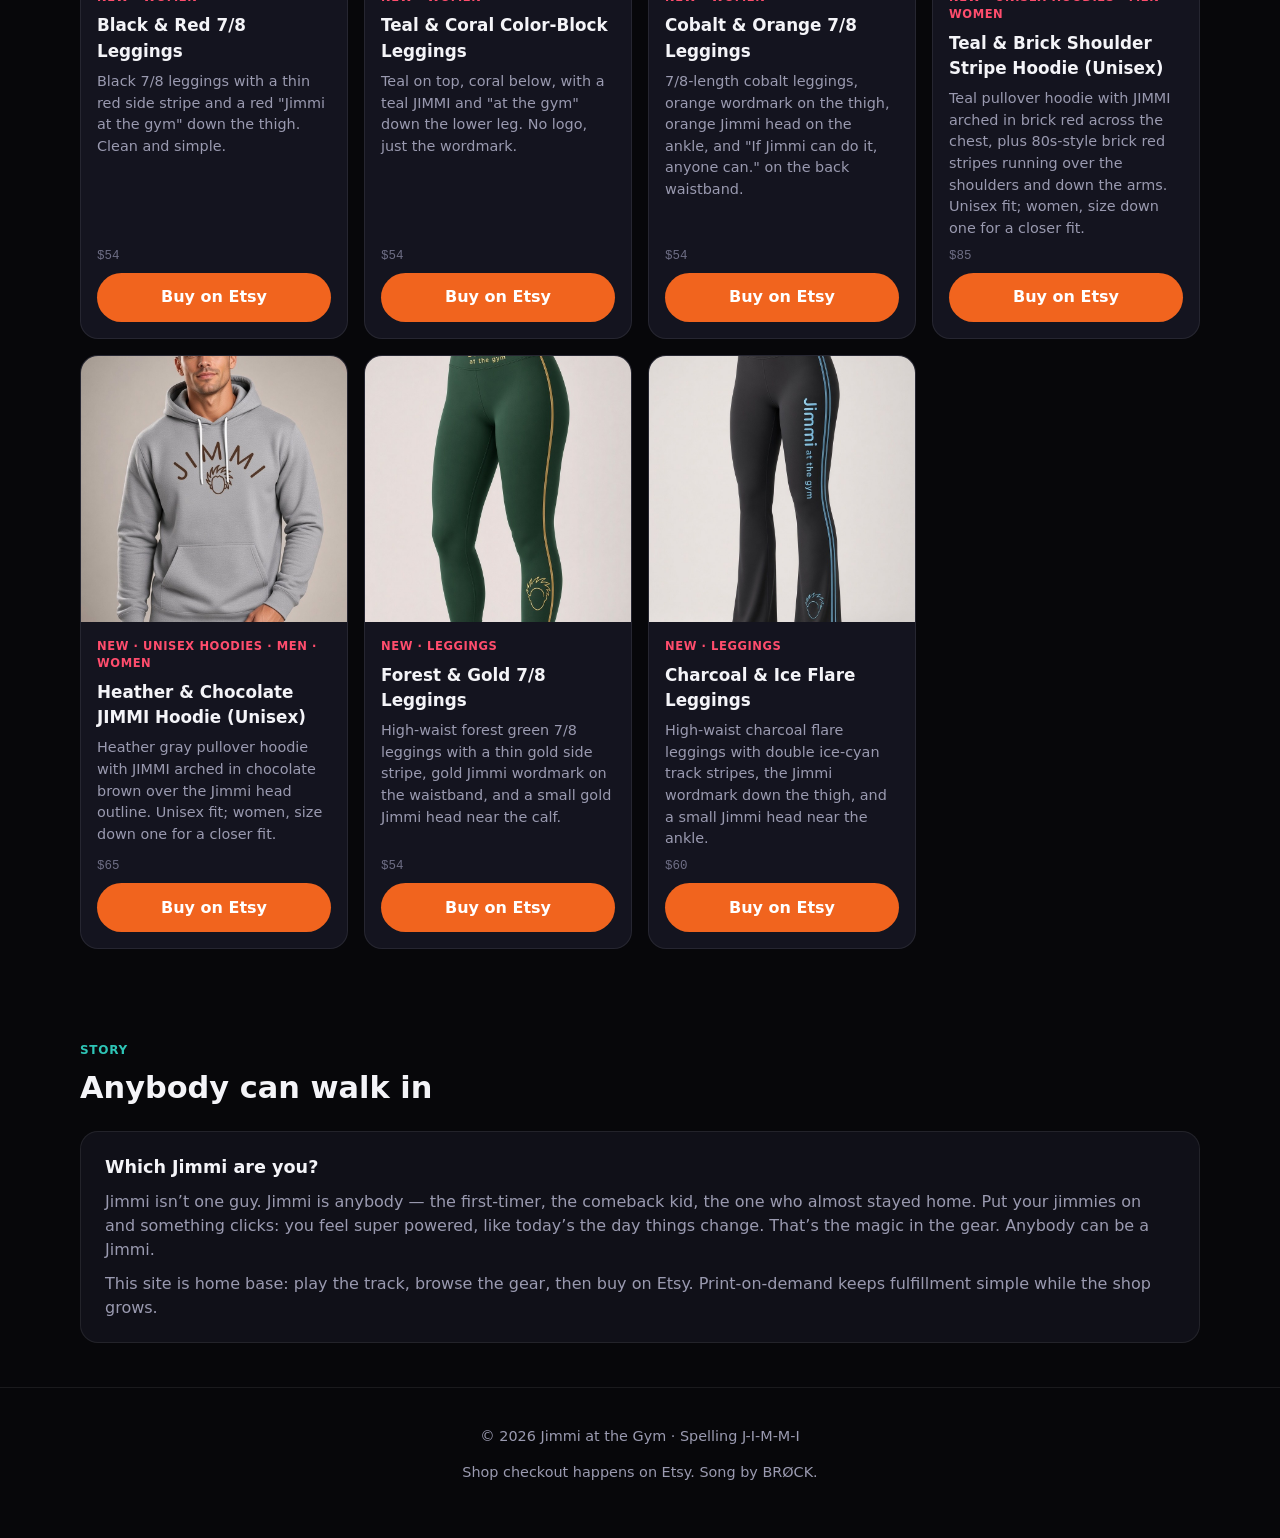
==== commit 23d65f24: "Mark Peach Crop sold out; bump cache to jimmi-v36 Add soldOut flag, Sold out badge on shop and mall " ====
--- a/index.html
+++ b/index.html
@@ -115,14 +115,16 @@
     const grid = document.getElementById("product-grid");
     const products = window.JIMMI_PRODUCTS || [];
     grid.innerHTML = products.map((p) => `
-      <article class="card">
-        <div class="card-img"><img src="${p.image}?v=20261104k" alt="${p.name}" loading="lazy" /></div>
+      <article class="card${p.soldOut ? ' sold-out' : ''}">
+        <div class="card-img"><img src="${p.image}?v=20261104k" alt="${p.name}" loading="lazy" />${p.soldOut ? '<span class="sold-badge">Sold out</span>' : ''}</div>
         <div class="card-body">
           <div class="card-tag">${p.tag}</div>
           <h3>${p.name}</h3>
           <p>${p.blurb}</p>
-          <div class="sku">${p.price != null ? '$' + p.price : (p.sku || 'Preview · price TBD')}</div>
-          <a class="btn btn-etsy" href="${p.etsyUrl}" target="_blank" rel="noopener noreferrer">Buy on Etsy</a>
+          <div class="sku">${p.price != null ? (p.soldOut ? '<s>$' + p.price + '</s>' : '$' + p.price) : (p.sku || 'Preview · price TBD')}</div>
+          ${p.soldOut
+            ? '<span class="btn btn-etsy btn-soldout" aria-disabled="true">Sold out</span>'
+            : `<a class="btn btn-etsy" href="${p.etsyUrl}" target="_blank" rel="noopener noreferrer">Buy on Etsy</a>`}
         </div>
       </article>
     `).join("");
--- a/styles.css
+++ b/styles.css
@@ -345,3 +345,35 @@
 .lb-view.z img{max-width:none;max-height:none;width:250%;cursor:zoom-out}
 @media (min-width:900px){.lb-view.z img{width:160%}}
 .lb-hint{text-align:center;color:#aaa;font-size:12px;padding:6px}
+
+/* Sold out */
+.card.sold-out { opacity: 0.78; }
+.card.sold-out .card-img { position: relative; }
+.card-img { position: relative; }
+.sold-badge {
+  position: absolute;
+  top: 0.7rem;
+  left: 0.7rem;
+  z-index: 2;
+  background: #c8102e;
+  color: #fff;
+  font-size: 0.72rem;
+  font-weight: 700;
+  letter-spacing: 0.04em;
+  text-transform: uppercase;
+  padding: 0.28rem 0.55rem;
+  border-radius: 999px;
+  box-shadow: 0 2px 8px #0008;
+}
+.btn-soldout,
+.btn.btn-soldout {
+  display: inline-block;
+  opacity: 0.55;
+  pointer-events: none;
+  cursor: not-allowed;
+  background: #3a3a48 !important;
+  color: #bbb !important;
+  border: none;
+  text-decoration: none;
+}
+.card.sold-out .sku s { color: #8a8aa0; }
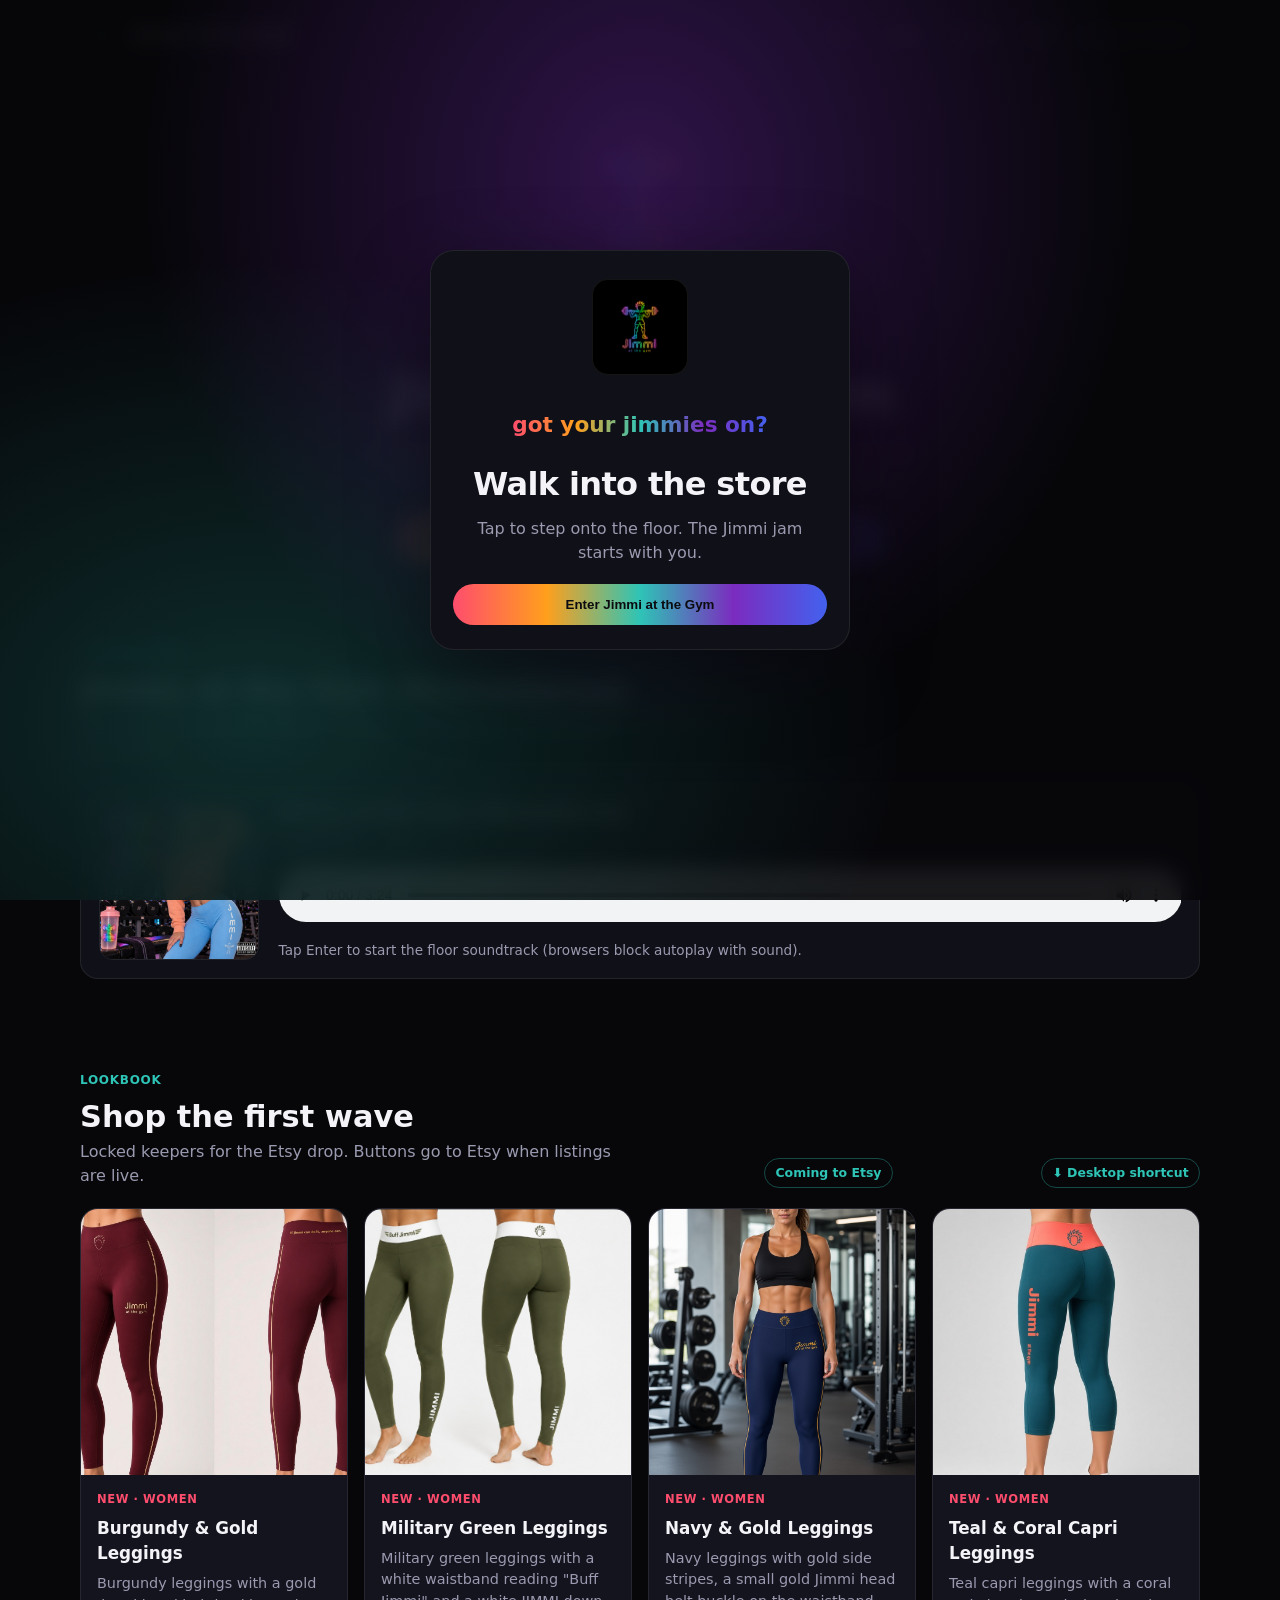
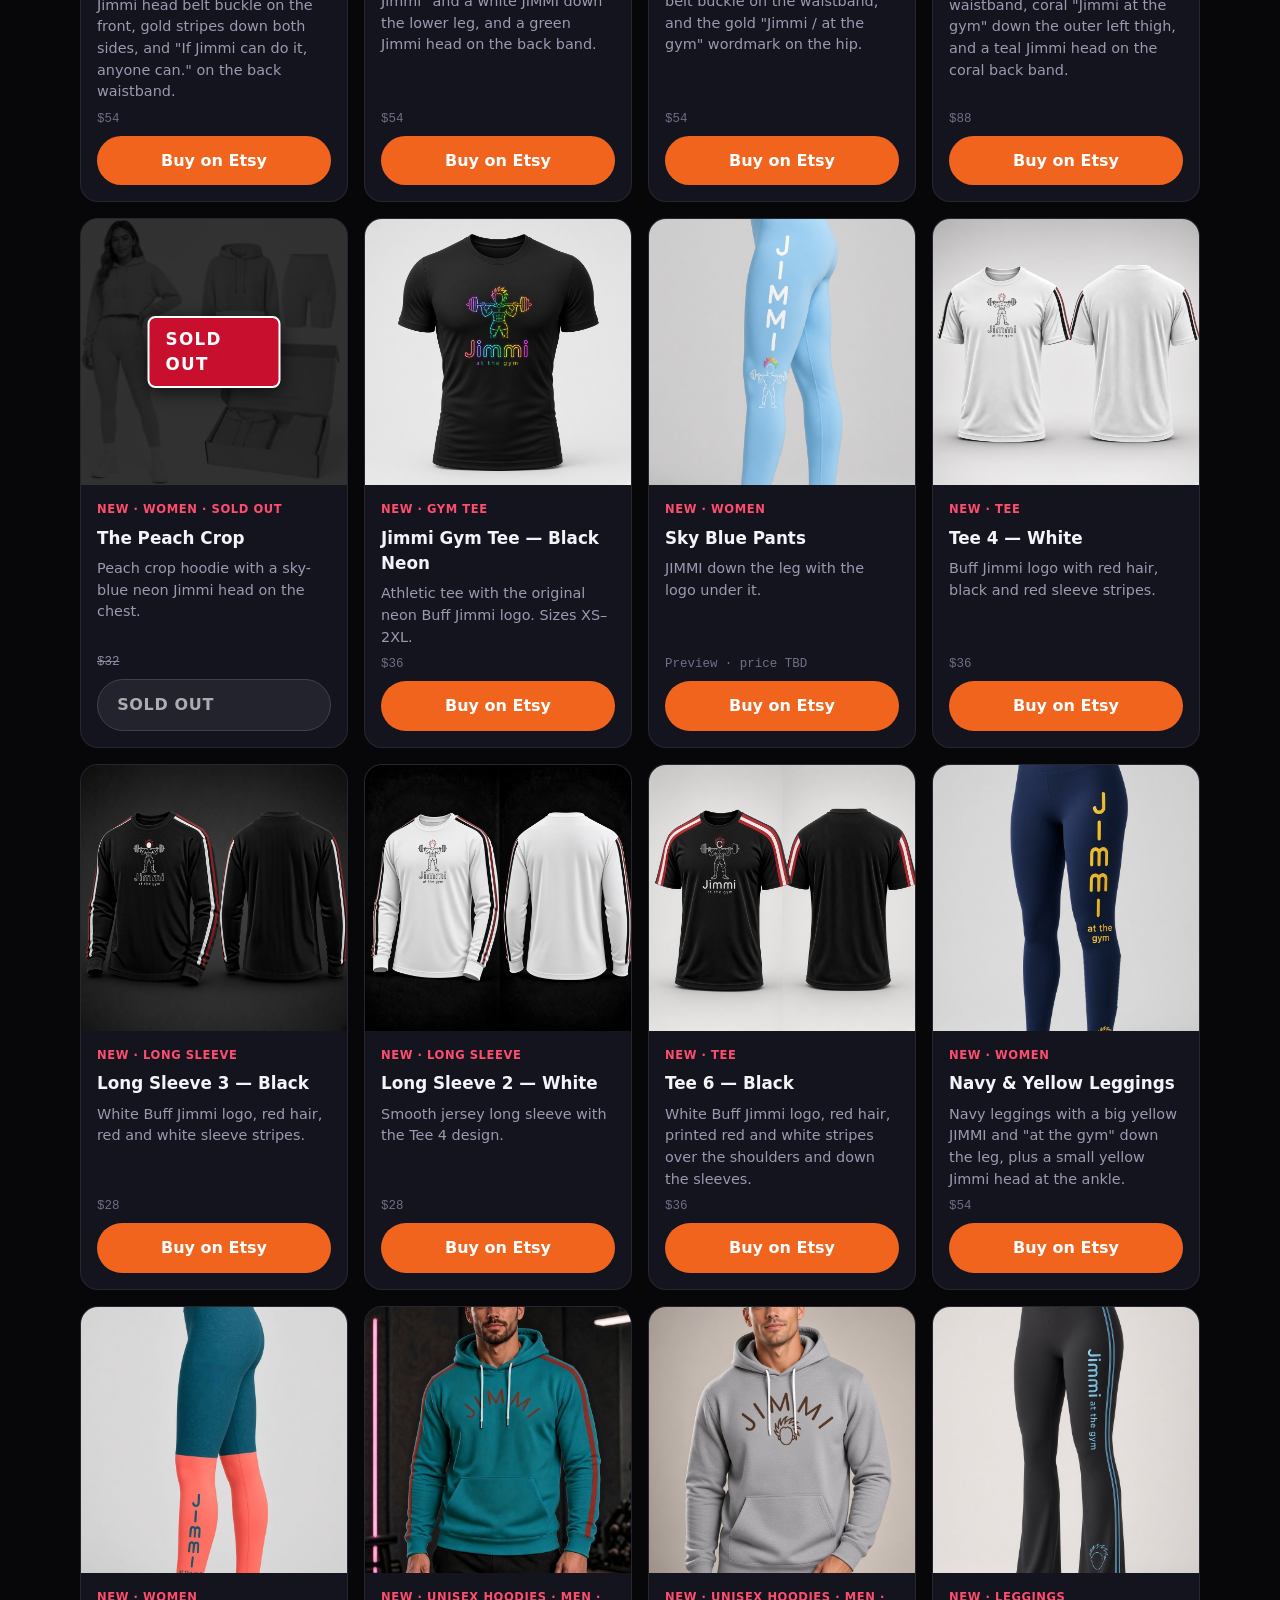
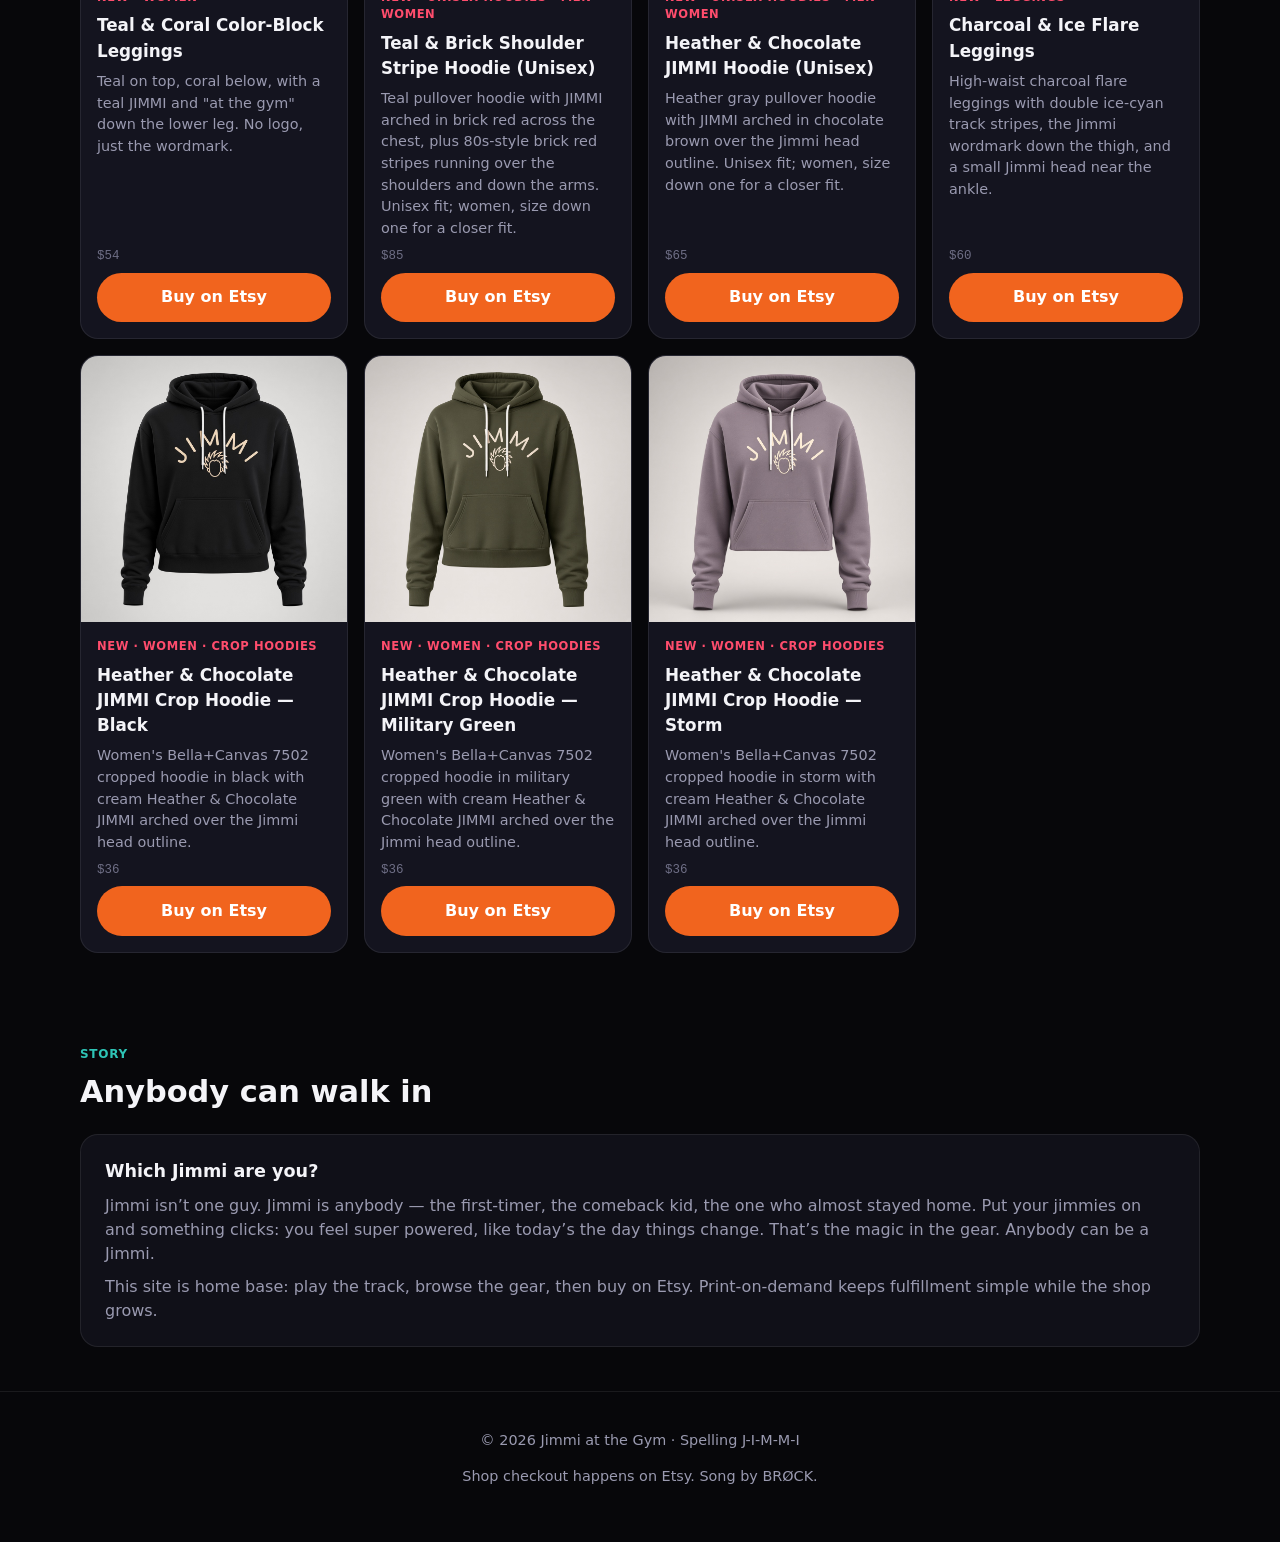
==== commit cb98693c: "Fix PWA stale catalog: network-only shell + obvious SOLD OUT Stop precaching products.js/HTML/CSS so" ====
--- a/index.html
+++ b/index.html
@@ -5,7 +5,7 @@
   <meta name="viewport" content="width=device-width, initial-scale=1" />
   <title>Jimmi at the Gym — got your jimmies on?</title>
   <meta name="description" content="Jimmi at the Gym. Neon gym gear. Play the jam, shop the lookbook, buy on Etsy." />
-  <link rel="stylesheet" href="styles.css" />
+  <link rel="stylesheet" href="styles.css?v=20261105c" />
 <link rel="icon" href="jimmi-round.ico">
 <link rel="manifest" href="manifest.webmanifest">
 <meta name="theme-color" content="#07070a">
@@ -108,7 +108,7 @@
     </div>
   </footer>
 
-  <script src="products.js"></script>
+  <script src="products.js?v=20261105c"></script>
   <script>
     document.getElementById("year").textContent = new Date().getFullYear();
 
@@ -116,7 +116,7 @@
     const products = window.JIMMI_PRODUCTS || [];
     grid.innerHTML = products.map((p) => `
       <article class="card${p.soldOut ? ' sold-out' : ''}">
-        <div class="card-img"><img src="${p.image}?v=20261104k" alt="${p.name}" loading="lazy" />${p.soldOut ? '<span class="sold-badge">Sold out</span>' : ''}</div>
+        <div class="card-img"><img src="${p.image}?v=20261104k" alt="${p.name}" loading="lazy" />${p.soldOut ? '<div class="sold-overlay" aria-hidden="true"></div><span class="sold-badge">SOLD OUT</span>' : ''}</div>
         <div class="card-body">
           <div class="card-tag">${p.tag}</div>
           <h3>${p.name}</h3>
@@ -203,7 +203,7 @@
 const a=document.createElement("a");a.href=URL.createObjectURL(new Blob([txt],{type:"application/octet-stream"}));
 a.download="Jimmi at the Gym.url";a.click();});
 </script>
-<script>if("serviceWorker" in navigator&&location.protocol.startsWith("http")){addEventListener("load",()=>navigator.serviceWorker.register("sw.js"));}</script><div class="lb" id="lb" role="dialog" aria-modal="true"><div class="lb-bar"><span id="lb-title"></span><span><button id="lb-zoom" type="button">Zoom +</button> <button id="lb-close" type="button" aria-label="Close">✕</button></span></div><div class="lb-view" id="lb-view"><img id="lb-img" alt=""></div><div class="lb-hint">Tap the photo to zoom · drag to look around · pinch works too</div></div>
+<script>if("serviceWorker" in navigator&&location.protocol.startsWith("http")){addEventListener("load",()=>{navigator.serviceWorker.register("sw.js",{updateViaCache:"none"}).then(r=>r.update()).catch(()=>{});navigator.serviceWorker.addEventListener("message",e=>{if(e.data&&e.data.type==="SW_UPDATED")location.reload();});navigator.serviceWorker.getRegistrations&&navigator.serviceWorker.getRegistrations().then(rs=>rs.forEach(r=>r.update()));});}</script><div class="lb" id="lb" role="dialog" aria-modal="true"><div class="lb-bar"><span id="lb-title"></span><span><button id="lb-zoom" type="button">Zoom +</button> <button id="lb-close" type="button" aria-label="Close">✕</button></span></div><div class="lb-view" id="lb-view"><img id="lb-img" alt=""></div><div class="lb-hint">Tap the photo to zoom · drag to look around · pinch works too</div></div>
 <script>(function(){const lb=document.getElementById("lb"),v=document.getElementById("lb-view"),im=document.getElementById("lb-img"),t=document.getElementById("lb-title"),zb=document.getElementById("lb-zoom");
 function z(on){v.classList.toggle("z",on);zb.textContent=on?"Zoom −":"Zoom +";if(on){v.scrollLeft=(v.scrollWidth-v.clientWidth)/2;v.scrollTop=(v.scrollHeight-v.clientHeight)/2;}}
 function close(){lb.classList.remove("open");document.body.style.overflow="";z(false);}
--- a/styles.css
+++ b/styles.css
@@ -346,34 +346,54 @@
 @media (min-width:900px){.lb-view.z img{width:160%}}
 .lb-hint{text-align:center;color:#aaa;font-size:12px;padding:6px}
 
-/* Sold out */
-.card.sold-out { opacity: 0.78; }
+/* Sold out — obvious on phone/PWA */
+.card.sold-out { opacity: 1; }
 .card.sold-out .card-img { position: relative; }
 .card-img { position: relative; }
+.card.sold-out .card-img img {
+  filter: grayscale(1) brightness(0.45);
+}
+.sold-overlay {
+  position: absolute;
+  inset: 0;
+  z-index: 1;
+  background: rgba(0, 0, 0, 0.55);
+  pointer-events: none;
+}
 .sold-badge {
   position: absolute;
-  top: 0.7rem;
-  left: 0.7rem;
-  z-index: 2;
+  top: 50%;
+  left: 50%;
+  transform: translate(-50%, -50%);
+  z-index: 3;
   background: #c8102e;
   color: #fff;
-  font-size: 0.72rem;
-  font-weight: 700;
-  letter-spacing: 0.04em;
+  font-size: 1.05rem;
+  font-weight: 800;
+  letter-spacing: 0.08em;
   text-transform: uppercase;
-  padding: 0.28rem 0.55rem;
-  border-radius: 999px;
-  box-shadow: 0 2px 8px #0008;
+  padding: 0.55rem 1rem;
+  border-radius: 8px;
+  box-shadow: 0 4px 18px #000a;
+  border: 2px solid #fff;
 }
 .btn-soldout,
 .btn.btn-soldout {
   display: inline-block;
-  opacity: 0.55;
+  opacity: 0.7;
   pointer-events: none;
   cursor: not-allowed;
-  background: #3a3a48 !important;
-  color: #bbb !important;
-  border: none;
+  background: #2a2a34 !important;
+  color: #eee !important;
+  border: 1px solid #555 !important;
   text-decoration: none;
+  font-weight: 700;
+  letter-spacing: 0.04em;
+  text-transform: uppercase;
 }
 .card.sold-out .sku s { color: #8a8aa0; }
+.card.sold-out .card-tag::after {
+  content: " · SOLD OUT";
+  color: #ff4d6d;
+  font-weight: 700;
+}
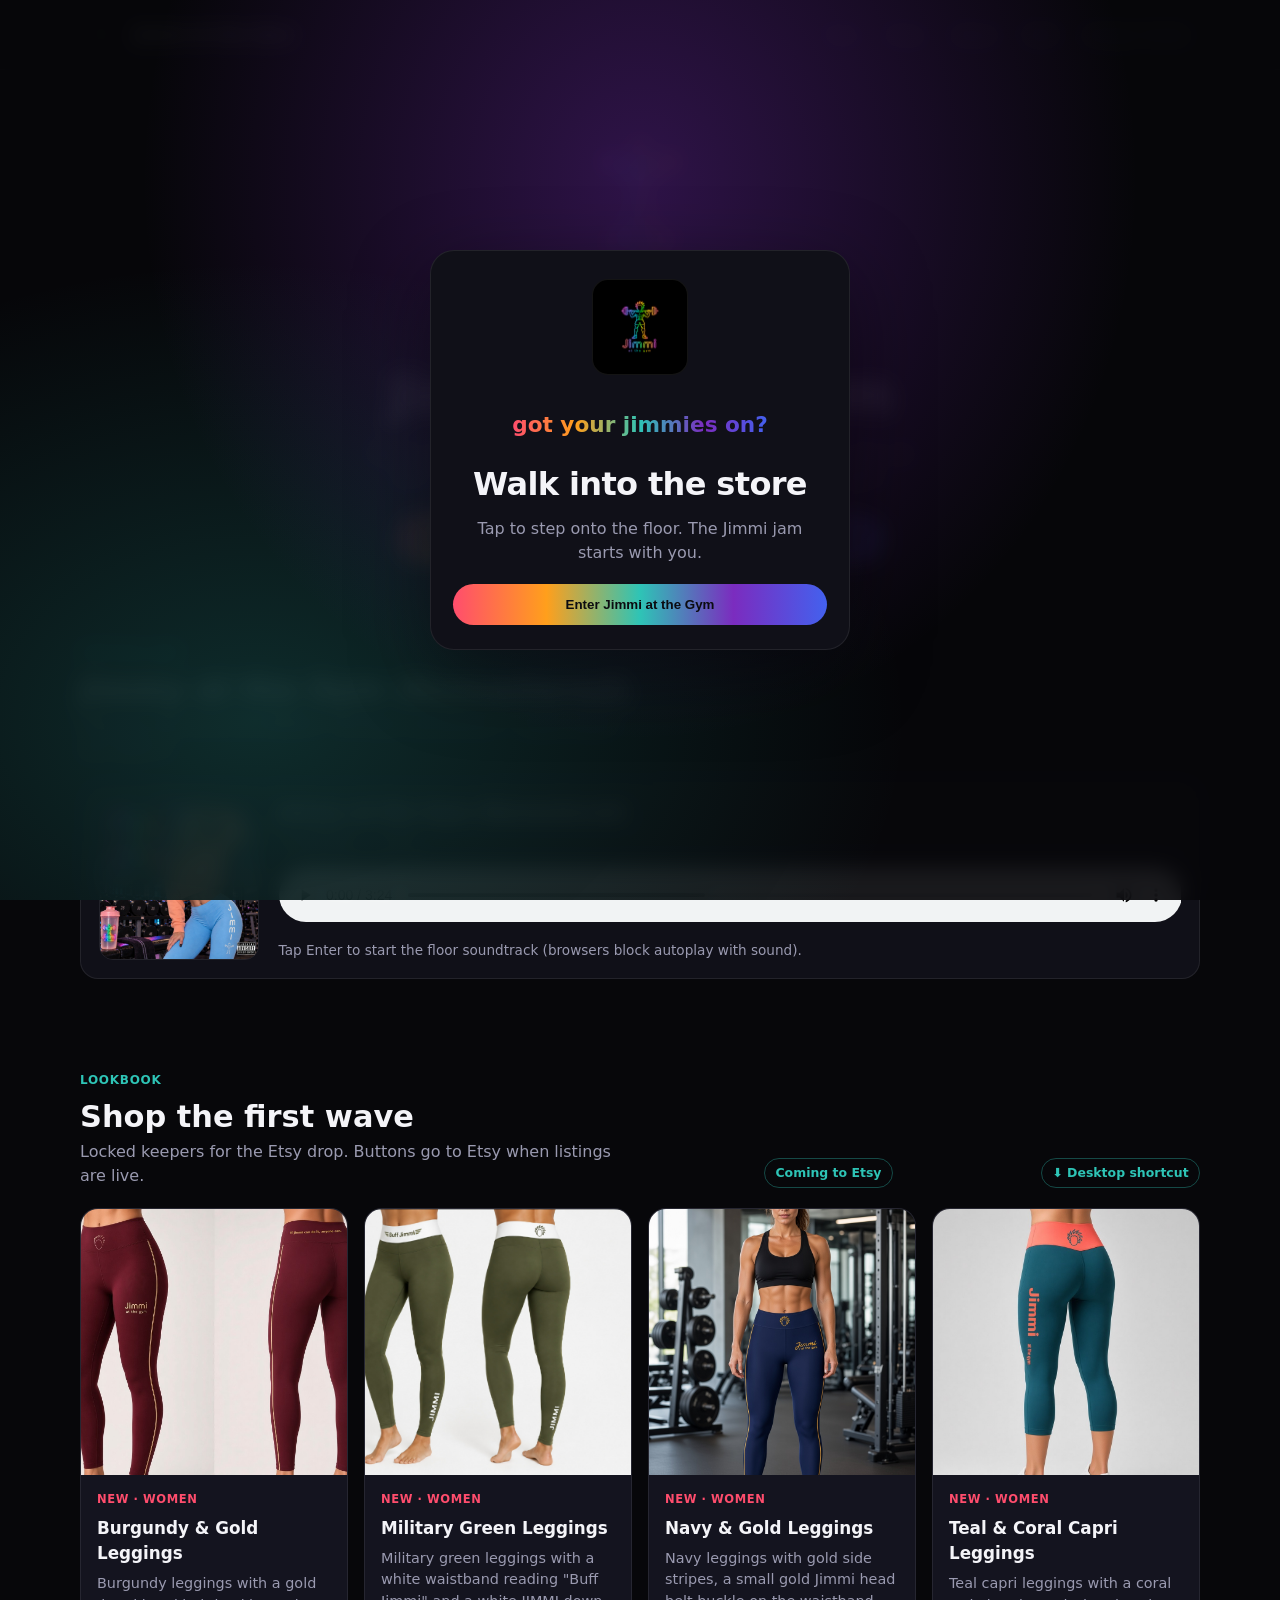
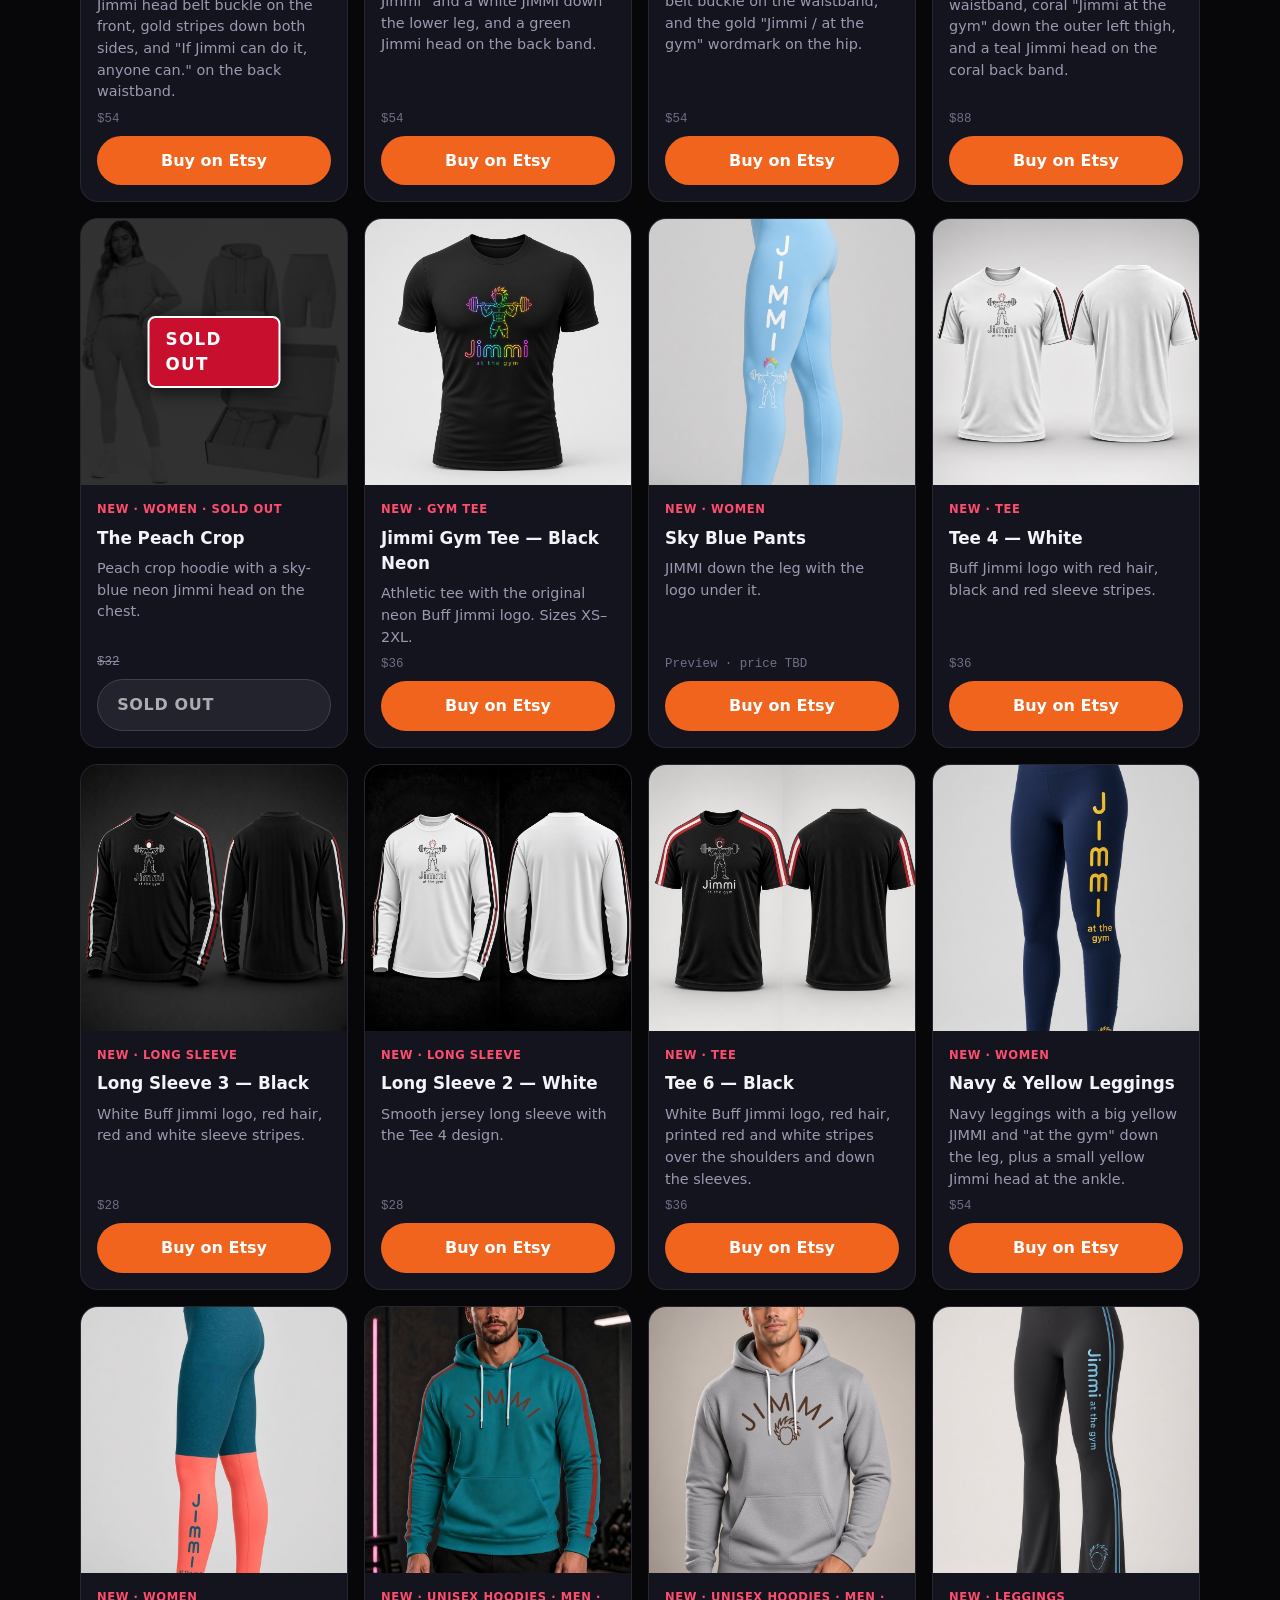
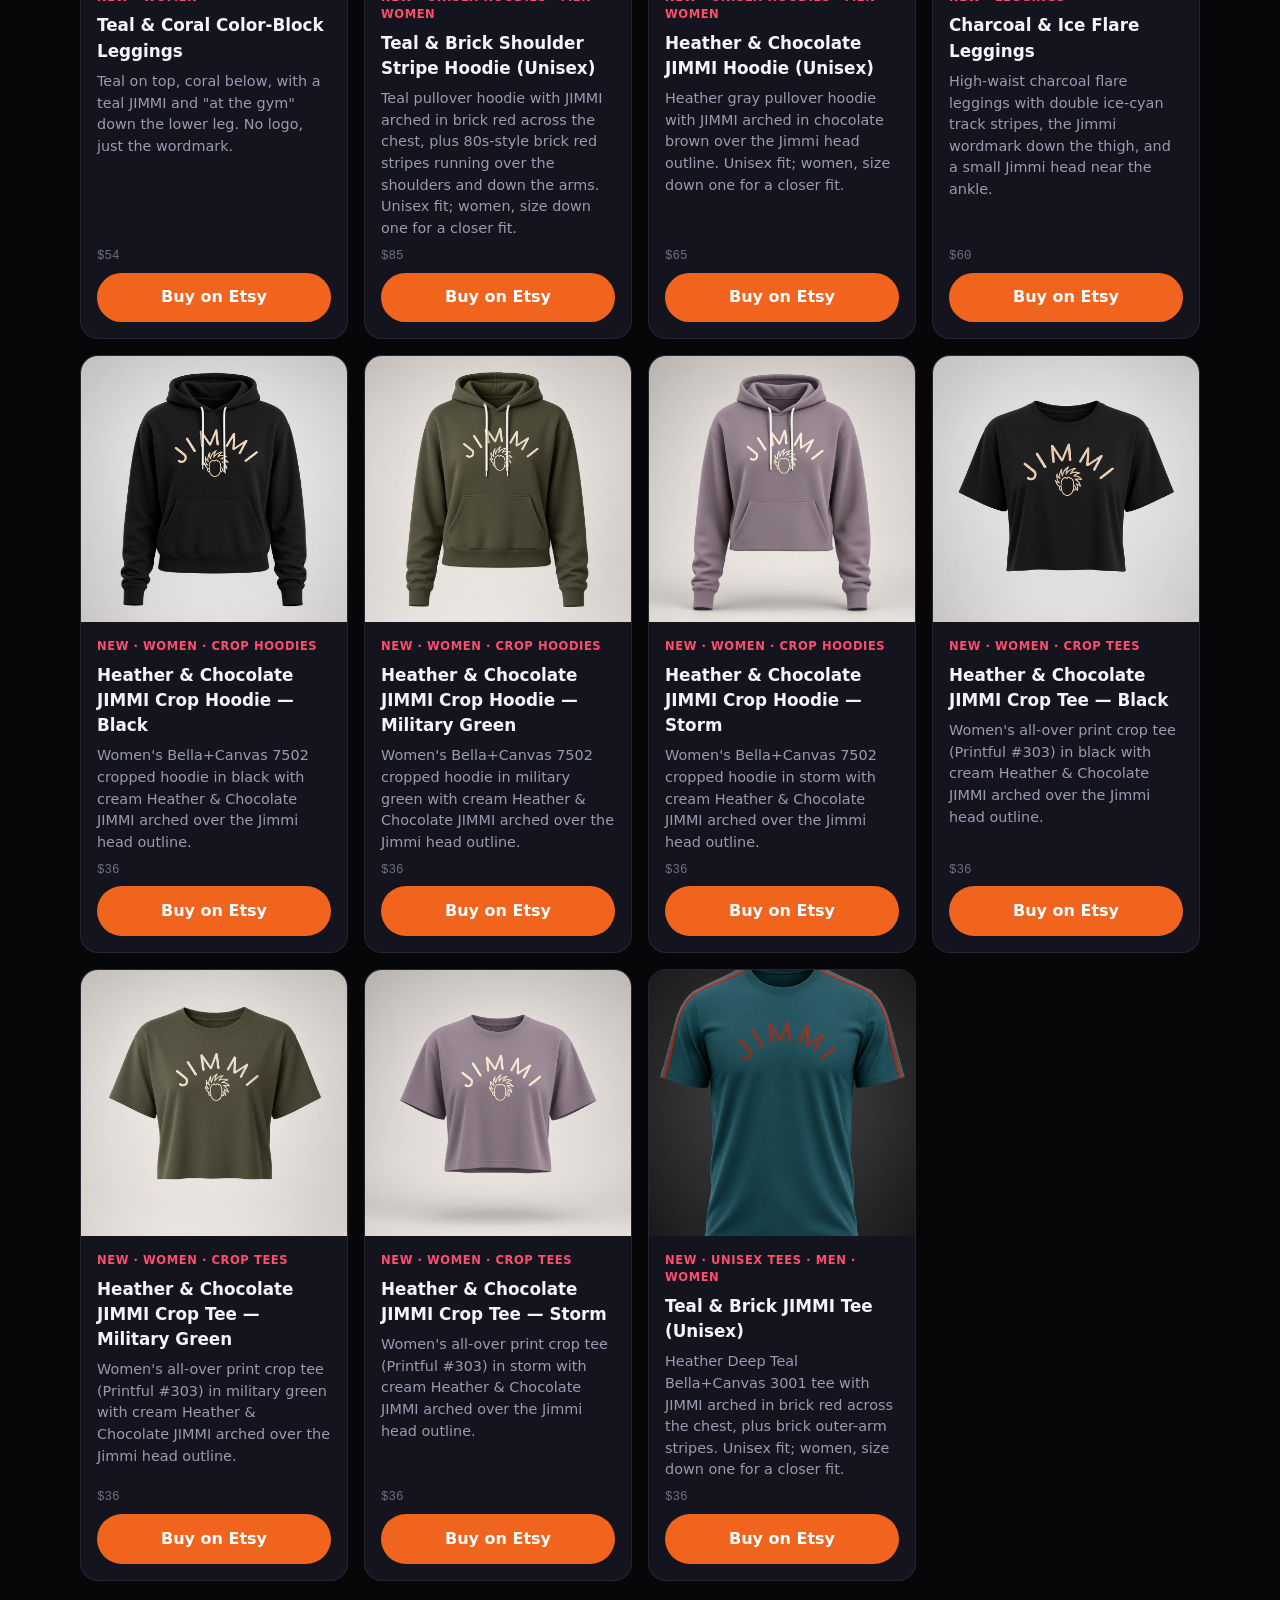
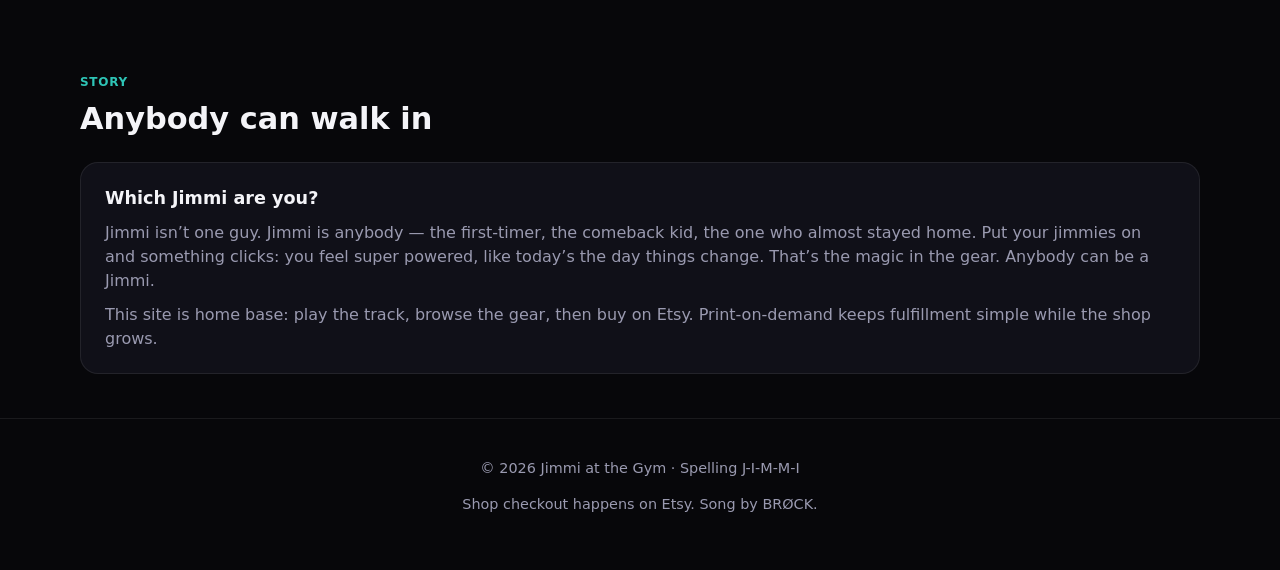
==== commit d10910af: "Add Heather & Chocolate crop tees and Teal & Brick tee Three women's Printful #303 AOP crop tees (Bl" ====
--- a/index.html
+++ b/index.html
@@ -5,7 +5,7 @@
   <meta name="viewport" content="width=device-width, initial-scale=1" />
   <title>Jimmi at the Gym — got your jimmies on?</title>
   <meta name="description" content="Jimmi at the Gym. Neon gym gear. Play the jam, shop the lookbook, buy on Etsy." />
-  <link rel="stylesheet" href="styles.css?v=20261105c" />
+  <link rel="stylesheet" href="styles.css?v=20261105d" />
 <link rel="icon" href="jimmi-round.ico">
 <link rel="manifest" href="manifest.webmanifest">
 <meta name="theme-color" content="#07070a">
@@ -108,7 +108,7 @@
     </div>
   </footer>
 
-  <script src="products.js?v=20261105c"></script>
+  <script src="products.js?v=20261105d"></script>
   <script>
     document.getElementById("year").textContent = new Date().getFullYear();
 
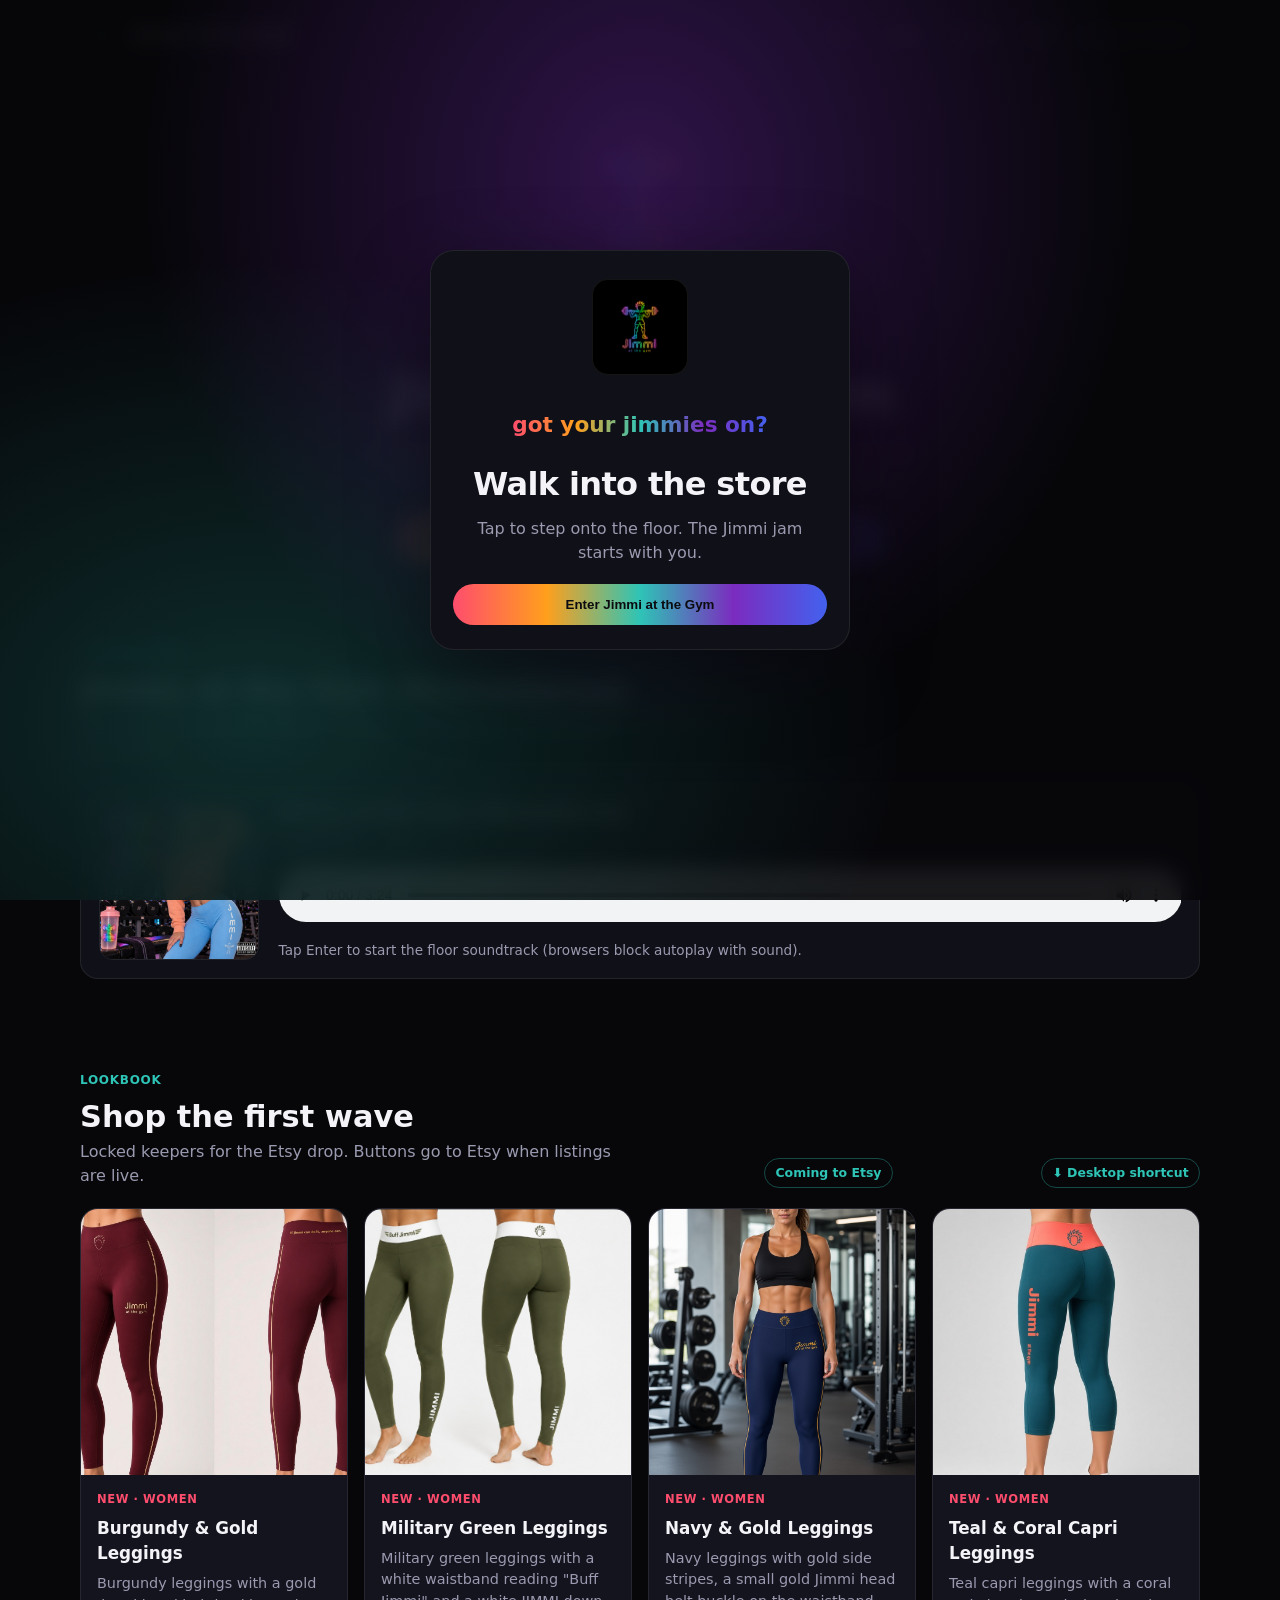
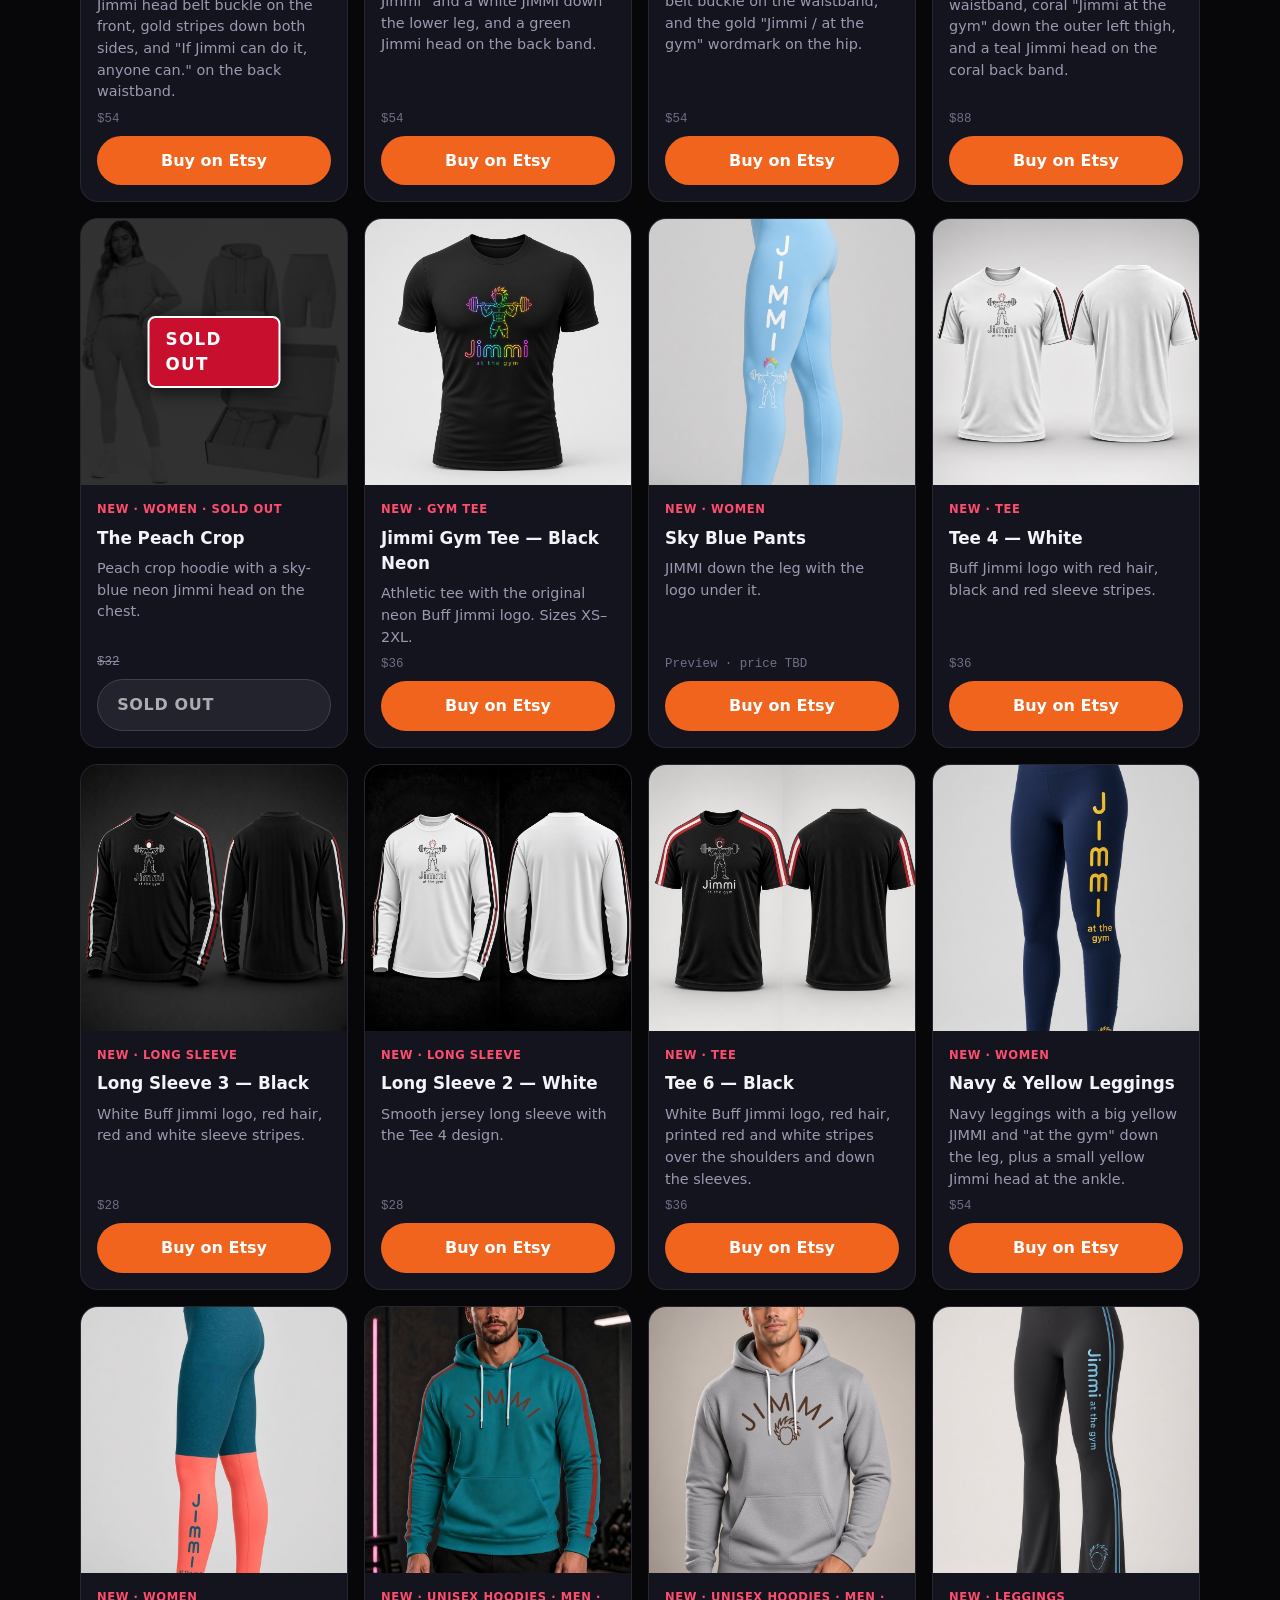
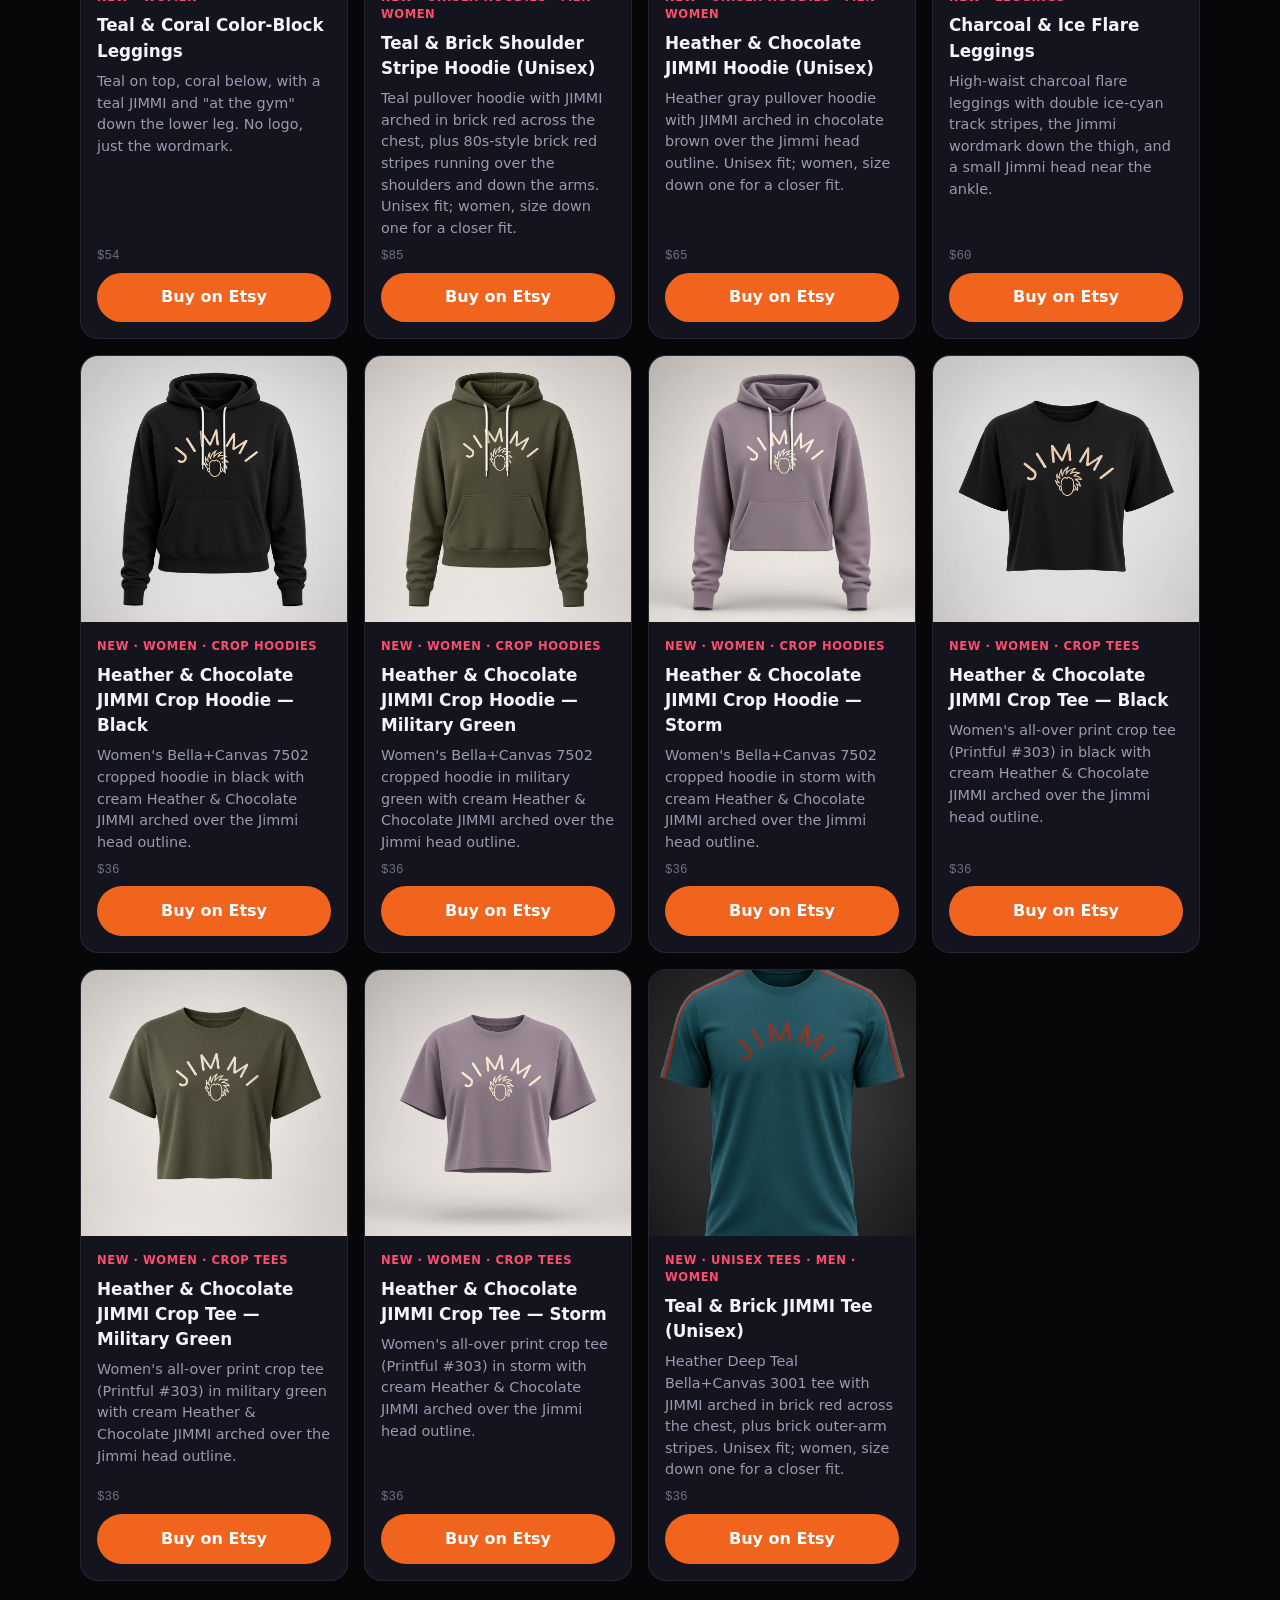
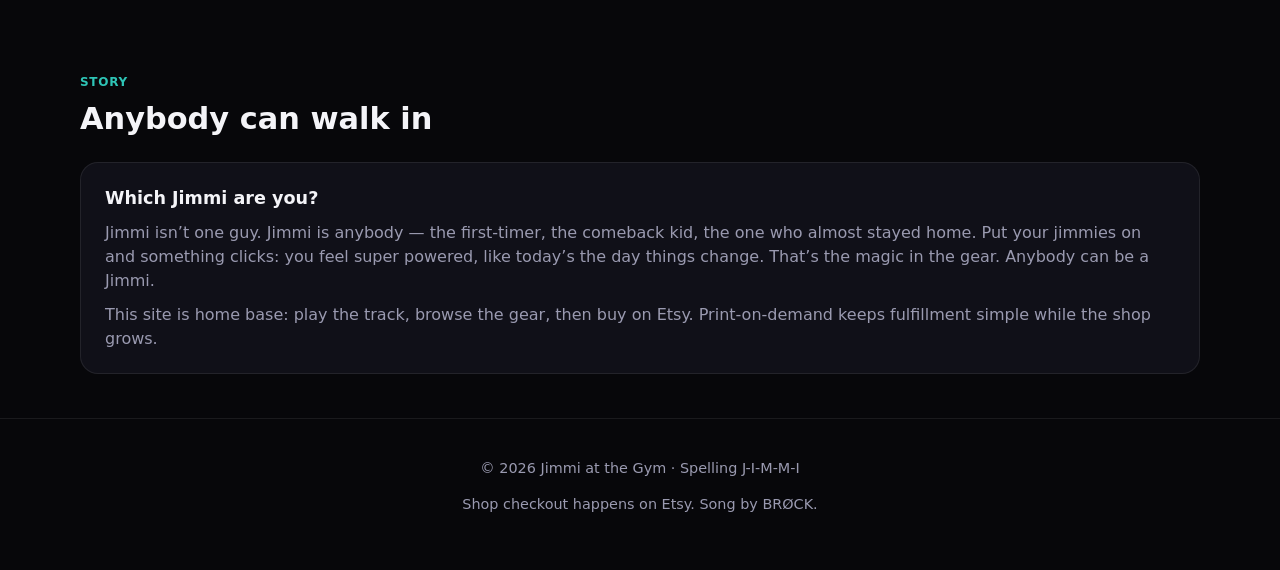
==== commit 03e50129: "Fix mall filter so unisex tees stay in Men's Women-only tags (e.g. Crop Tees) stay out of Men's; tag" ====
--- a/index.html
+++ b/index.html
@@ -5,7 +5,7 @@
   <meta name="viewport" content="width=device-width, initial-scale=1" />
   <title>Jimmi at the Gym — got your jimmies on?</title>
   <meta name="description" content="Jimmi at the Gym. Neon gym gear. Play the jam, shop the lookbook, buy on Etsy." />
-  <link rel="stylesheet" href="styles.css?v=20261105d" />
+  <link rel="stylesheet" href="styles.css?v=20261105e" />
 <link rel="icon" href="jimmi-round.ico">
 <link rel="manifest" href="manifest.webmanifest">
 <meta name="theme-color" content="#07070a">
@@ -108,7 +108,7 @@
     </div>
   </footer>
 
-  <script src="products.js?v=20261105d"></script>
+  <script src="products.js?v=20261105e"></script>
   <script>
     document.getElementById("year").textContent = new Date().getFullYear();
 
